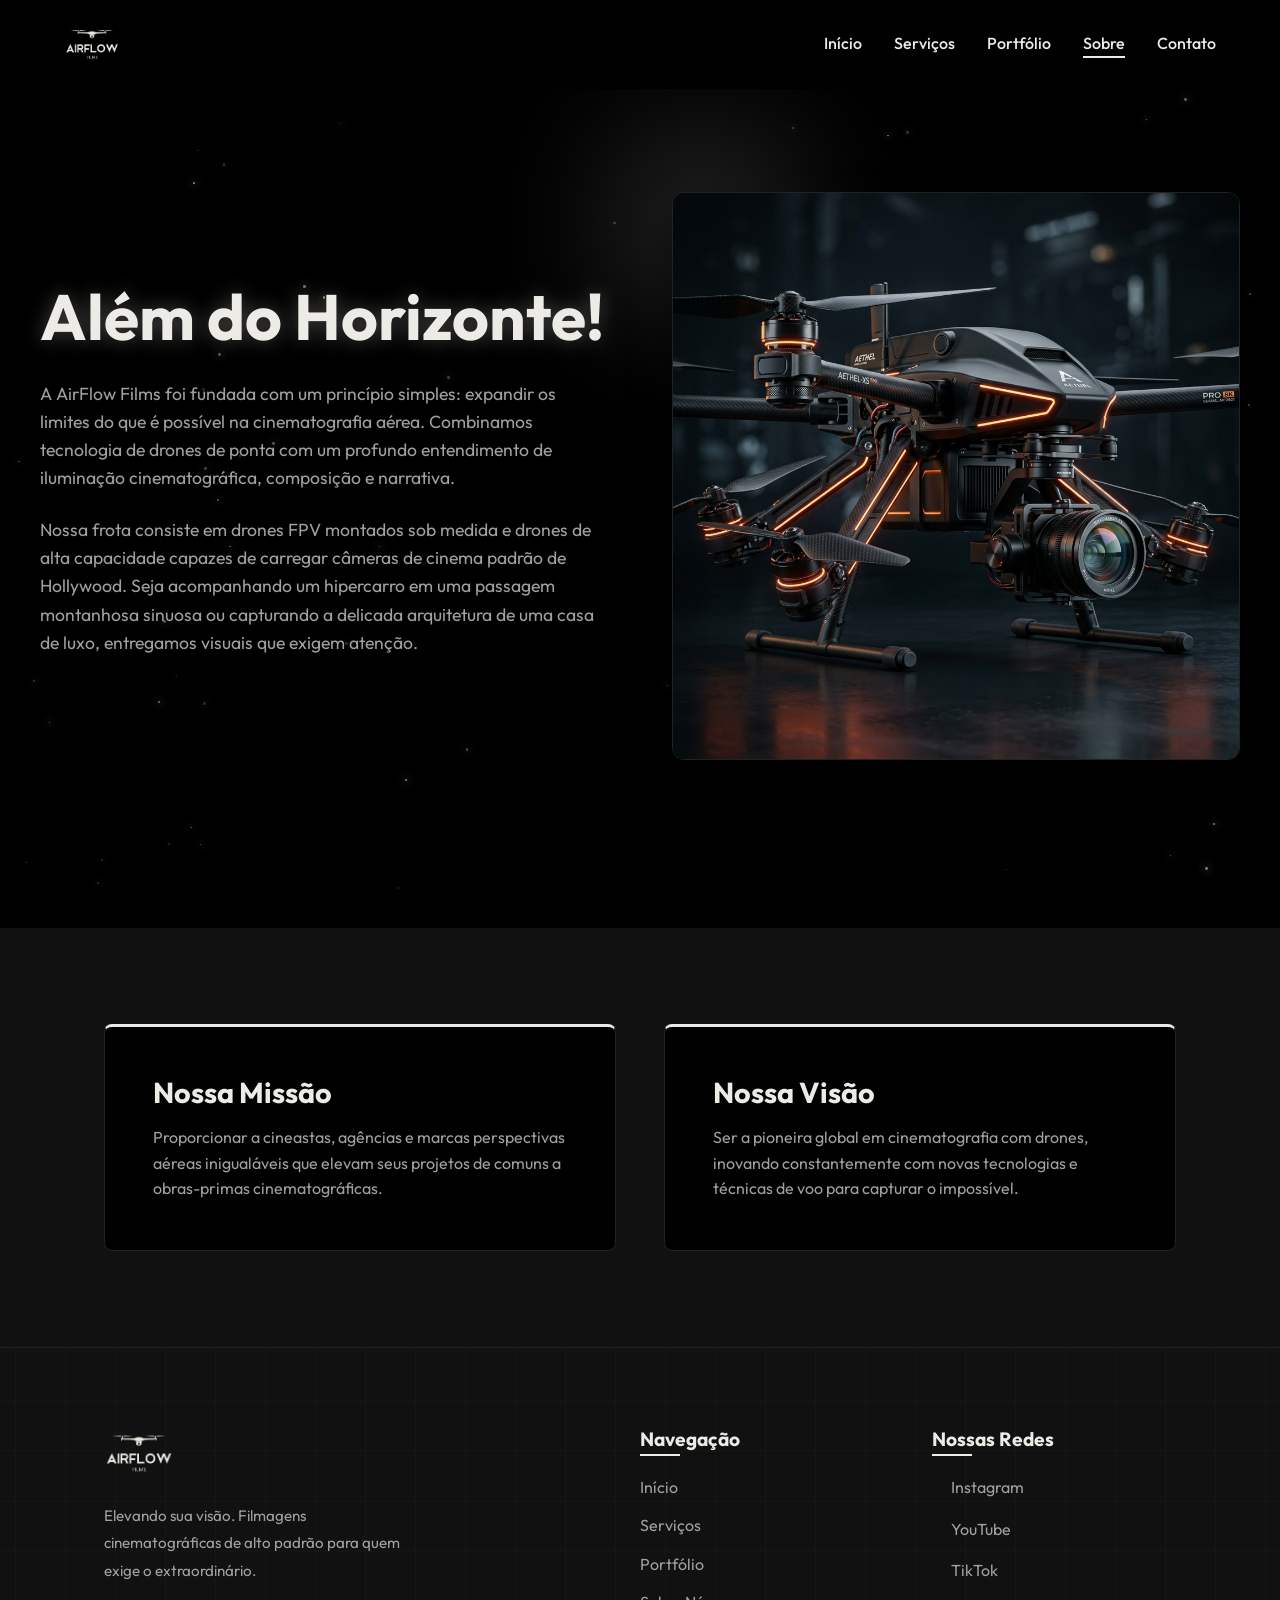
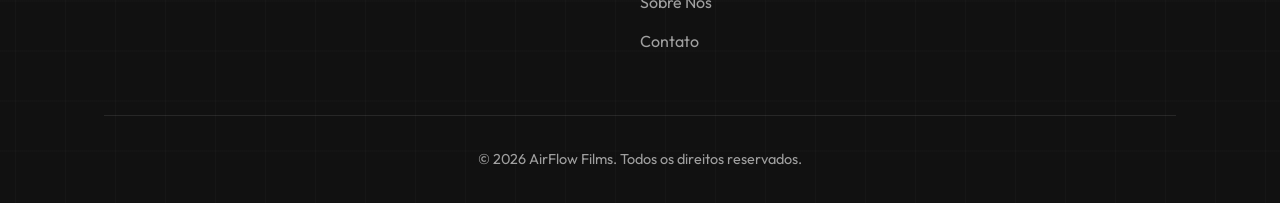
==== about.html @ 355342e1 "feat: redesign site-wide footer with navigation and social links and add grid background styling to " ====
<!DOCTYPE html>
<html lang="pt-BR">

<head>
    <meta charset="UTF-8">
    <meta name="viewport" content="width=device-width, initial-scale=1.0">
    <title>Sobre Nós | AirFlow Films</title>
    <!-- Google Fonts -->
    <link rel="preconnect" href="https://fonts.googleapis.com">
    <link rel="preconnect" href="https://fonts.gstatic.com" crossorigin>
    <link href="https://fonts.googleapis.com/css2?family=Outfit:wght@300;400;500;600;700;800&display=swap"
        rel="stylesheet">
    <link rel="stylesheet" href="css/styles.css">
    <style>
        .about-section {
            padding: 12rem 0 6rem;
        }

        .about-grid {
            display: grid;
            grid-template-columns: 1fr 1fr;
            gap: 4rem;
            align-items: center;
        }

        .about-content h1 {
            color: var(--color-accent);
            margin-bottom: 1.5rem;
            text-shadow: 0 0 20px rgba(237, 235, 230, 0.3);
        }

        .about-content p {
            color: var(--color-text-muted);
            font-size: 1.1rem;
            margin-bottom: 1.5rem;
        }

        .about-image {
            position: relative;
        }

        .about-image img {
            width: 100%;
            border-radius: 12px;
            box-shadow: 0 20px 40px rgba(0, 0, 0, 0.5);
            border: 1px solid var(--color-border);
        }

        .about-image::before {
            content: '';
            position: absolute;
            top: -20px;
            left: -20px;
            width: 100px;
            height: 100px;
            background: var(--color-accent);
            filter: blur(80px);
            z-index: -1;
            opacity: 0.5;
        }

        .mission-vision {
            background-color: var(--color-bg-secondary);
            padding: 6rem 0;
            margin-top: 4rem;
        }

        .mv-grid {
            display: grid;
            grid-template-columns: 1fr 1fr;
            gap: 3rem;
        }

        .mv-card {
            background: var(--color-bg);
            padding: 3rem;
            border-radius: 8px;
            border: 1px solid var(--color-border);
            border-top: 3px solid var(--color-accent);
        }

        .mv-card h3 {
            margin-bottom: 1rem;
            font-size: 1.8rem;
        }

        @media (max-width: 900px) {

            .about-grid,
            .mv-grid {
                grid-template-columns: 1fr;
            }

            .about-section {
                padding: 8rem 0 4rem;
            }
        }
    </style>
</head>

<body>

    <nav class="navbar">
        <a href="index.html" class="logo-img-link"><img src="assets/images/Logo_AirFlow.jpg" alt="AirFlow Films Logo"
                class="logo-img"></a>
        <ul class="nav-links">
            <li><a href="index.html">Início</a></li>
            <li><a href="services.html">Serviços</a></li>
            <li><a href="portfolio.html">Portfólio</a></li>
            <li><a href="about.html" class="active">Sobre</a></li>
            <li><a href="contact.html">Contato</a></li>
        </ul>
        <div class="hamburger">
            <div class="line1"></div>
            <div class="line2"></div>
            <div class="line3"></div>
        </div>
    </nav>

    <section class="about-section container">
        <div class="about-grid">
            <div class="about-content fade-in">
                <h1>Além do Horizonte!</h1>
                <p>A AirFlow Films foi fundada com um princípio simples: expandir os limites do que é possível na
                    cinematografia aérea. Combinamos tecnologia de drones de ponta com um profundo entendimento de
                    iluminação cinematográfica, composição e narrativa.</p>
                <p>Nossa frota consiste em drones FPV montados sob medida e drones de alta capacidade capazes de
                    carregar câmeras de cinema padrão de Hollywood. Seja acompanhando um hipercarro em uma passagem
                    montanhosa sinuosa ou capturando a delicada arquitetura de uma casa de luxo, entregamos visuais que
                    exigem atenção.</p>
            </div>
            <div class="about-image fade-in" style="transition-delay: 0.2s;">
                <img src="assets/images/about_drone.png" alt="Futuristic Drone">
            </div>
        </div>
    </section>

    <section class="mission-vision">
        <div class="container mv-grid">
            <div class="mv-card fade-in">
                <h3>Nossa Missão</h3>
                <p style="color: var(--color-text-muted);">Proporcionar a cineastas, agências e marcas perspectivas
                    aéreas inigualáveis que elevam seus projetos de comuns a obras-primas cinematográficas.</p>
            </div>
            <div class="mv-card fade-in" style="transition-delay: 0.2s;">
                <h3>Nossa Visão</h3>
                <p style="color: var(--color-text-muted);">Ser a pioneira global em cinematografia com drones, inovando
                    constantemente com novas tecnologias e técnicas de voo para capturar o impossível.</p>
            </div>
        </div>
    </section>

    <footer class="main-footer">
        <div class="container">
            <div class="footer-grid">
                <div class="footer-about">
                    <a href="index.html" class="logo-img-link">
                        <img src="assets/images/Logo_AirFlow.jpg" alt="AirFlow Films Logo" class="logo-img">
                    </a>
                    <p>Elevando sua visão. Filmagens cinematográficas de alto padrão para quem exige o extraordinário.</p>
                </div>
                <div class="footer-links">
                    <h4>Navegação</h4>
                    <ul>
                        <li><a href="index.html">Início</a></li>
                        <li><a href="services.html">Serviços</a></li>
                        <li><a href="portfolio.html">Portfólio</a></li>
                        <li><a href="about.html">Sobre Nós</a></li>
                        <li><a href="contact.html">Contato</a></li>
                    </ul>
                </div>
                <div class="footer-social">
                    <h4>Nossas Redes</h4>
                    <div class="social-icons">
                        <a href="https://www.instagram.com/airflowfilms?igsh=MTQ2YXR0M2JzcWpoZg%3D%3D&utm_source=qr" target="_blank" class="social-btn">Instagram</a>
                        <a href="https://www.youtube.com/@AirflowFilms" target="_blank" class="social-btn">YouTube</a>
                        <a href="https://www.tiktok.com/@airflowfilms" target="_blank" class="social-btn">TikTok</a>
                    </div>
                </div>
            </div>
            <div class="footer-bottom">
                <p>&copy; 2026 AirFlow Films. Todos os direitos reservados.</p>
            </div>
        </div>
    </footer>

    <script src="js/main.js"></script>
</body>

</html>
---- css/styles.css ----
:root {
  --color-bg: #000000;
  --color-bg-secondary: #111111;
  --color-accent: #EDEBE6;
  --color-accent-hover: #ffffff;
  --color-text: #EDEBE6;
  --color-text-muted: #a0a0a0;
  --color-border: #222222;

  --font-primary: 'Outfit', sans-serif;

  --transition-fast: 0.2s ease;
  --transition-normal: 0.4s ease;
  --transition-slow: 0.8s cubic-bezier(0.25, 0.46, 0.45, 0.94);
}

* {
  margin: 0;
  padding: 0;
  box-sizing: border-box;
}

body {
  font-family: var(--font-primary);
  background-color: var(--color-bg);
  color: var(--color-text);
  line-height: 1.6;
  overflow-x: hidden;
}

a {
  color: inherit;
  text-decoration: none;
  transition: color var(--transition-fast);
}

ul {
  list-style: none;
}

h1,
h2,
h3,
h4,
h5,
h6 {
  font-weight: 700;
  line-height: 1.2;
}

h1 {
  font-size: clamp(2.5rem, 5vw, 4.5rem);
}

h2 {
  font-size: clamp(2rem, 4vw, 3rem);
}

h3 {
  font-size: clamp(1.5rem, 3vw, 2rem);
}

/* --- Buttons --- */
.btn {
  display: inline-block;
  padding: 0.8rem 2rem;
  font-weight: 600;
  font-size: 1rem;
  border-radius: 4px;
  cursor: pointer;
  transition: all var(--transition-normal);
  text-transform: uppercase;
  letter-spacing: 1px;
}

.btn-primary {
  background-color: var(--color-accent);
  color: #000000;
  border: 1px solid var(--color-accent);
  box-shadow: 0 0 15px rgba(237, 235, 230, 0.2);
}

.btn-primary:hover {
  background-color: var(--color-accent-hover);
  border-color: var(--color-accent-hover);
  box-shadow: 0 0 25px rgba(237, 235, 230, 0.4);
  transform: translateY(-2px);
}

.btn-outline {
  background-color: transparent;
  color: var(--color-text);
  border: 1px solid var(--color-text);
}

.btn-outline:hover {
  background-color: rgba(255, 255, 255, 0.1);
  transform: translateY(-2px);
}

/* --- Navigation --- */
.navbar {
  position: fixed;
  top: 0;
  width: 100%;
  padding: 1.5rem 5%;
  display: flex;
  justify-content: space-between;
  align-items: center;
  z-index: 1000;
  transition: all var(--transition-normal);
  background: rgba(0, 0, 0, 0.8);
  backdrop-filter: blur(10px);
  border-bottom: 1px solid transparent;
}

.navbar.scrolled {
  padding: 1rem 5%;
  border-bottom: 1px solid var(--color-border);
}

.logo {
  font-size: 1.5rem;
  font-weight: 800;
  letter-spacing: 2px;
  text-transform: uppercase;
  color: var(--color-text);
}

.logo span {
  color: var(--color-accent);
}

.logo-img-link {
  display: flex;
  align-items: center;
}

.logo-img {
  height: 40px;
  width: auto;
  display: block;
}

.nav-links {
  display: flex;
  gap: 2rem;
}

.nav-links li a {
  font-weight: 500;
  position: relative;
  padding-bottom: 5px;
}

.nav-links li a::after {
  content: '';
  position: absolute;
  bottom: 0;
  left: 0;
  width: 0;
  height: 2px;
  background-color: var(--color-accent);
  transition: width var(--transition-fast);
}

.nav-links li a:hover::after,
.nav-links li a.active::after {
  width: 100%;
}

.hamburger {
  display: none;
  cursor: pointer;
  flex-direction: column;
  gap: 5px;
}

.hamburger div {
  width: 25px;
  height: 2px;
  background-color: var(--color-text);
  transition: all var(--transition-fast);
}

/* --- Container --- */
.container {
  max-width: 1200px;
  margin: 0 auto;
  padding: 0 5%;
  position: relative;
  z-index: 1;
}

section {
  padding: 5rem 0;
}

/* --- Differentials Section --- */
.differentials {
  background-color: var(--color-bg);
  background-image: 
    linear-gradient(rgba(237, 235, 230, 0.025) 1px, transparent 1px),
    linear-gradient(90deg, rgba(237, 235, 230, 0.025) 1px, transparent 1px);
  background-size: 50px 50px;
  background-position: center center;
  padding: 6rem 0;
  border-top: 1px solid var(--color-border);
}

.differentials-grid {
  display: grid;
  grid-template-columns: repeat(auto-fit, minmax(220px, 1fr));
  gap: 2rem;
}

.diff-card {
  background: transparent;
  border-left: 3px solid var(--color-accent);
  padding: 1.5rem 2rem;
  transition: all var(--transition-normal);
}

.diff-card:hover {
  background: rgba(237, 235, 230, 0.03);
  transform: translateX(10px);
}

.diff-icon {
  font-size: 2.5rem;
  margin-bottom: 1rem;
}

.diff-card h3 {
  font-size: 1.2rem;
  margin-bottom: 0.5rem;
  color: var(--color-text);
}

.diff-card p {
  color: var(--color-text-muted);
  font-size: 0.95rem;
}

/* --- Differentials Section --- */
.differentials {
  background-color: var(--color-bg);
  background-image: 
    linear-gradient(rgba(237, 235, 230, 0.025) 1px, transparent 1px),
    linear-gradient(90deg, rgba(237, 235, 230, 0.025) 1px, transparent 1px);
  background-size: 50px 50px;
  background-position: center center;
  padding: 6rem 0;
  border-top: 1px solid var(--color-border);
}

.differentials-grid {
  display: grid;
  grid-template-columns: repeat(auto-fit, minmax(220px, 1fr));
  gap: 2rem;
}

.diff-card {
  background: transparent;
  border-left: 3px solid rgba(237, 235, 230, 0.2);
  padding: 1.5rem 2rem;
  transition: all 0.6s cubic-bezier(0.25, 1, 0.5, 1);
  opacity: 0.3;
  transform: scale(0.95) translateY(20px);
}

.diff-card.highlight-active,
.diff-card:hover {
  background: rgba(237, 235, 230, 0.05);
  transform: scale(1) translateY(0) translateX(10px);
  opacity: 1;
  border-left-color: var(--color-accent);
  box-shadow: -10px 10px 30px rgba(0, 0, 0, 0.3);
}

.diff-icon {
  font-size: 2.5rem;
  margin-bottom: 1rem;
}

.diff-card h3 {
  font-size: 1.2rem;
  margin-bottom: 0.5rem;
  color: var(--color-text);
}

.diff-card p {
  color: var(--color-text-muted);
  font-size: 0.95rem;
}

/* --- Clients & Partners Section --- */
.clients-partners {
  background-color: var(--color-bg-secondary);
  padding: 6rem 0;
  border-top: 1px solid var(--color-border);
}

.clients-grid {
  display: grid;
  grid-template-columns: repeat(auto-fit, minmax(250px, 1fr));
  gap: 2rem;
  justify-items: center;
}

.client-card {
  background-color: rgba(0, 0, 0, 0.4);
  border: 1px solid var(--color-border);
  padding: 2.5rem 2rem;
  border-radius: 8px;
  text-align: center;
  width: 100%;
  transition: all var(--transition-normal);
  display: flex;
  flex-direction: column;
  align-items: center;
  position: relative;
  overflow: hidden;
}

.client-card::before {
  content: '';
  position: absolute;
  top: 0;
  left: 0;
  width: 100%;
  height: 100%;
  background: radial-gradient(circle at center, rgba(237, 235, 230, 0.1) 0%, transparent 70%);
  opacity: 0;
  transition: opacity var(--transition-normal);
}

.client-card:hover {
  transform: translateY(-10px);
  border-color: rgba(237, 235, 230, 0.3);
  box-shadow: 0 10px 30px rgba(0, 0, 0, 0.5);
}

.client-card:hover::before {
  opacity: 1;
}

.client-img {
  width: 100%;
  max-width: 300px;
  max-height: 180px;
  object-fit: contain;
  margin-bottom: 1.5rem;
  transition: all var(--transition-normal);
}

.client-card h4 {
  font-size: 1.2rem;
  color: var(--color-text);
  margin-bottom: 0.5rem;
}

.client-card p {
  font-size: 0.95rem;
  color: var(--color-text-muted);
}

/* --- Animations --- */
.fade-in {
  opacity: 0;
  transform: translateY(30px);
  transition: opacity var(--transition-normal), transform var(--transition-normal);
}

.fade-in.visible {
  opacity: 1;
  transform: translateY(0);
}

/* --- Responsive --- */
@media (max-width: 768px) {
  .nav-links {
    position: absolute;
    top: 100%;
    right: 0;
    width: 200px;
    background-color: rgba(0, 0, 0, 0.95);
    flex-direction: column;
    padding: 2rem;
    gap: 1.5rem;
    border-left: 1px solid var(--color-border);
    border-bottom: 1px solid var(--color-border);
    transform: translateX(100%);
    transition: transform var(--transition-normal);
  }

  .nav-links.nav-active {
    transform: translateX(0);
  }

  .hamburger {
    display: flex;
  }

  .toggle .line1 {
    transform: rotate(-45deg) translate(-5px, 5px);
  }

  .toggle .line2 {
    opacity: 0;
  }

  .toggle .line3 {
    transform: rotate(45deg) translate(-5px, -5px);
  }
}

/* --- Enhanced Footer --- */
.main-footer {
  background-color: var(--color-bg-secondary);
  padding: 5rem 0 2rem;
  border-top: 1px solid var(--color-border);
  position: relative;
  z-index: 10;
  background-image: 
    linear-gradient(rgba(237, 235, 230, 0.025) 1px, transparent 1px),
    linear-gradient(90deg, rgba(237, 235, 230, 0.025) 1px, transparent 1px);
  background-size: 50px 50px;
  background-position: center center;
}

.footer-grid {
  display: grid;
  grid-template-columns: 2fr 1fr 1fr;
  gap: 3rem;
  margin-bottom: 3rem;
}

.footer-about .logo-img {
  height: 50px;
  margin-bottom: 1.5rem;
}

.footer-about p {
  color: var(--color-text-muted);
  max-width: 300px;
  font-size: 0.95rem;
  line-height: 1.8;
}

.footer-links h4, .footer-social h4 {
  font-size: 1.2rem;
  margin-bottom: 1.5rem;
  position: relative;
  display: inline-block;
  color: var(--color-text);
}

.footer-links h4::after, .footer-social h4::after {
  content: '';
  position: absolute;
  left: 0;
  bottom: -5px;
  width: 40px;
  height: 2px;
  background-color: var(--color-accent);
}

.footer-links ul li {
  margin-bottom: 0.8rem;
}

.footer-links ul li a {
  color: var(--color-text-muted);
  transition: color var(--transition-fast), padding-left var(--transition-fast);
}

.footer-links ul li a:hover {
  color: var(--color-accent);
  padding-left: 5px;
}

.social-icons {
  display: flex;
  flex-direction: column;
  gap: 1rem;
}

.social-btn {
  display: inline-flex;
  align-items: center;
  color: var(--color-text-muted);
  transition: all var(--transition-fast);
  font-size: 1rem;
}

.social-btn::before {
  content: '→';
  margin-right: 8px;
  color: var(--color-accent);
  opacity: 0;
  transform: translateX(-10px);
  transition: all var(--transition-fast);
}

.social-btn:hover {
  color: var(--color-accent);
  transform: translateX(5px);
}

.social-btn:hover::before {
  opacity: 1;
  transform: translateX(0);
}

.main-footer .footer-bottom {
  border-top: 1px solid rgba(237, 235, 230, 0.1);
  padding-top: 2rem;
  text-align: center;
  color: var(--color-text-muted);
  font-size: 0.9rem;
}

@media (max-width: 768px) {
  .footer-grid {
    grid-template-columns: 1fr;
    text-align: center;
  }
  
  .footer-about p {
    margin: 0 auto;
  }
  
  .footer-links h4::after, .footer-social h4::after {
    left: 50%;
    transform: translateX(-50%);
  }
  
  .social-icons {
    align-items: center;
  }
}

.gallery-item video {
  width: 100%;
  height: 100%;
  object-fit: cover;
}

/* Botão central */
.play-button {
  position: absolute;
  top: 50%;
  left: 50%;
  transform: translate(-50%, -50%);

  width: 70px;
  height: 70px;
  border-radius: 50%;

  background: rgba(0, 0, 0, 0.6);
  backdrop-filter: blur(5px);

  display: flex;
  align-items: center;
  justify-content: center;

  cursor: pointer;
  transition: all 0.3s ease;
}

/* Triângulo do play */
.play-button::before {
  content: '';
  border-style: solid;
  border-width: 10px 0 10px 16px;
  border-color: transparent transparent transparent white;
  margin-left: 3px;
}

/* Hover */
.gallery-item:hover .play-button {
  transform: translate(-50%, -50%) scale(1.1);
  background: rgba(0, 0, 0, 0.8);
}

.whatsapp-btn {
  position: relative;
  display: inline-flex;
  align-items: center;
  justify-content: center;
  gap: 0.7rem;

  padding: 0.95rem 2.2rem;
  border-radius: 999px;

  background: rgba(237, 235, 230, 0.08);
  color: var(--color-text);
  border: 1px solid rgba(237, 235, 230, 0.35);

  box-shadow:
    0 0 18px rgba(237, 235, 230, 0.12),
    inset 0 0 12px rgba(237, 235, 230, 0.04);

  backdrop-filter: blur(10px);
  overflow: hidden;
}

.whatsapp-btn::before {
  background: linear-gradient(120deg,
      transparent,
      rgba(37, 211, 102, 0.3),
      transparent);
}

.whatsapp-btn:hover::before {
  transform: translateX(100%);
}

.whatsapp-btn:hover {
  color: #ffffff;
  background: linear-gradient(135deg, #25D366, #1ebe5d);
  border-color: #25D366;

  transform: translateY(-3px);

  box-shadow:
    0 0 30px rgba(37, 211, 102, 0.6),
    0 10px 30px rgba(0, 0, 0, 0.35);
}

.whatsapp-icon {
  position: relative;
  z-index: 1;
  font-size: 1.15rem;
}

.whatsapp-btn span,
.whatsapp-btn {
  z-index: 1;
}

.whatsapp-btn {
  position: relative;
  overflow: hidden;
  z-index: 1;

  background: rgba(237, 235, 230, 0.08);
  color: #25D366;
  border: 1px solid #25D366;

  transition: color 0.3s ease, transform 0.3s ease, box-shadow 0.3s ease;
}

/* Gradiente "vivo" */
.whatsapp-btn::after {
  content: '';
  position: absolute;
  inset: 0;

  background: linear-gradient(120deg,
      #25D366 0%,
      #1ebe5d 40%,
      #25D366 70%,
      #0f9d58 100%);

  background-size: 200% 100%;
  background-position: left;

  opacity: 0;
  transition: opacity 0.3s ease, background-position 0.6s ease;

  z-index: -1;
}

/* Hover ativa o movimento */
.whatsapp-btn:hover::after {
  opacity: 1;
  background-position: right;
}

.whatsapp-btn:hover {
  color: #ffffff;
  border-color: #25D366;

  transform: translateY(-3px);

  box-shadow:
    0 0 35px rgba(37, 211, 102, 0.5),
    0 10px 30px rgba(0, 0, 0, 0.35);
}

/* --- Particles --- */
#particles-container {
  position: fixed;
  top: 0;
  left: 0;
  width: 100vw;
  height: 100vh;
  z-index: 0;
  pointer-events: none;
  overflow: hidden;
}

.particle {
  position: absolute;
  background-color: #ffffff;
  border-radius: 50%;
  box-shadow: 0 0 8px 2px rgba(255, 255, 255, 0.3);
}

@keyframes floatParticle {
  0%, 100% {
      transform: translate(0, 0);
  }
  33% {
      transform: translate(var(--tx), var(--ty));
  }
  66% {
      transform: translate(calc(var(--tx) * -0.5), calc(var(--ty) * 1.5));
  }
}
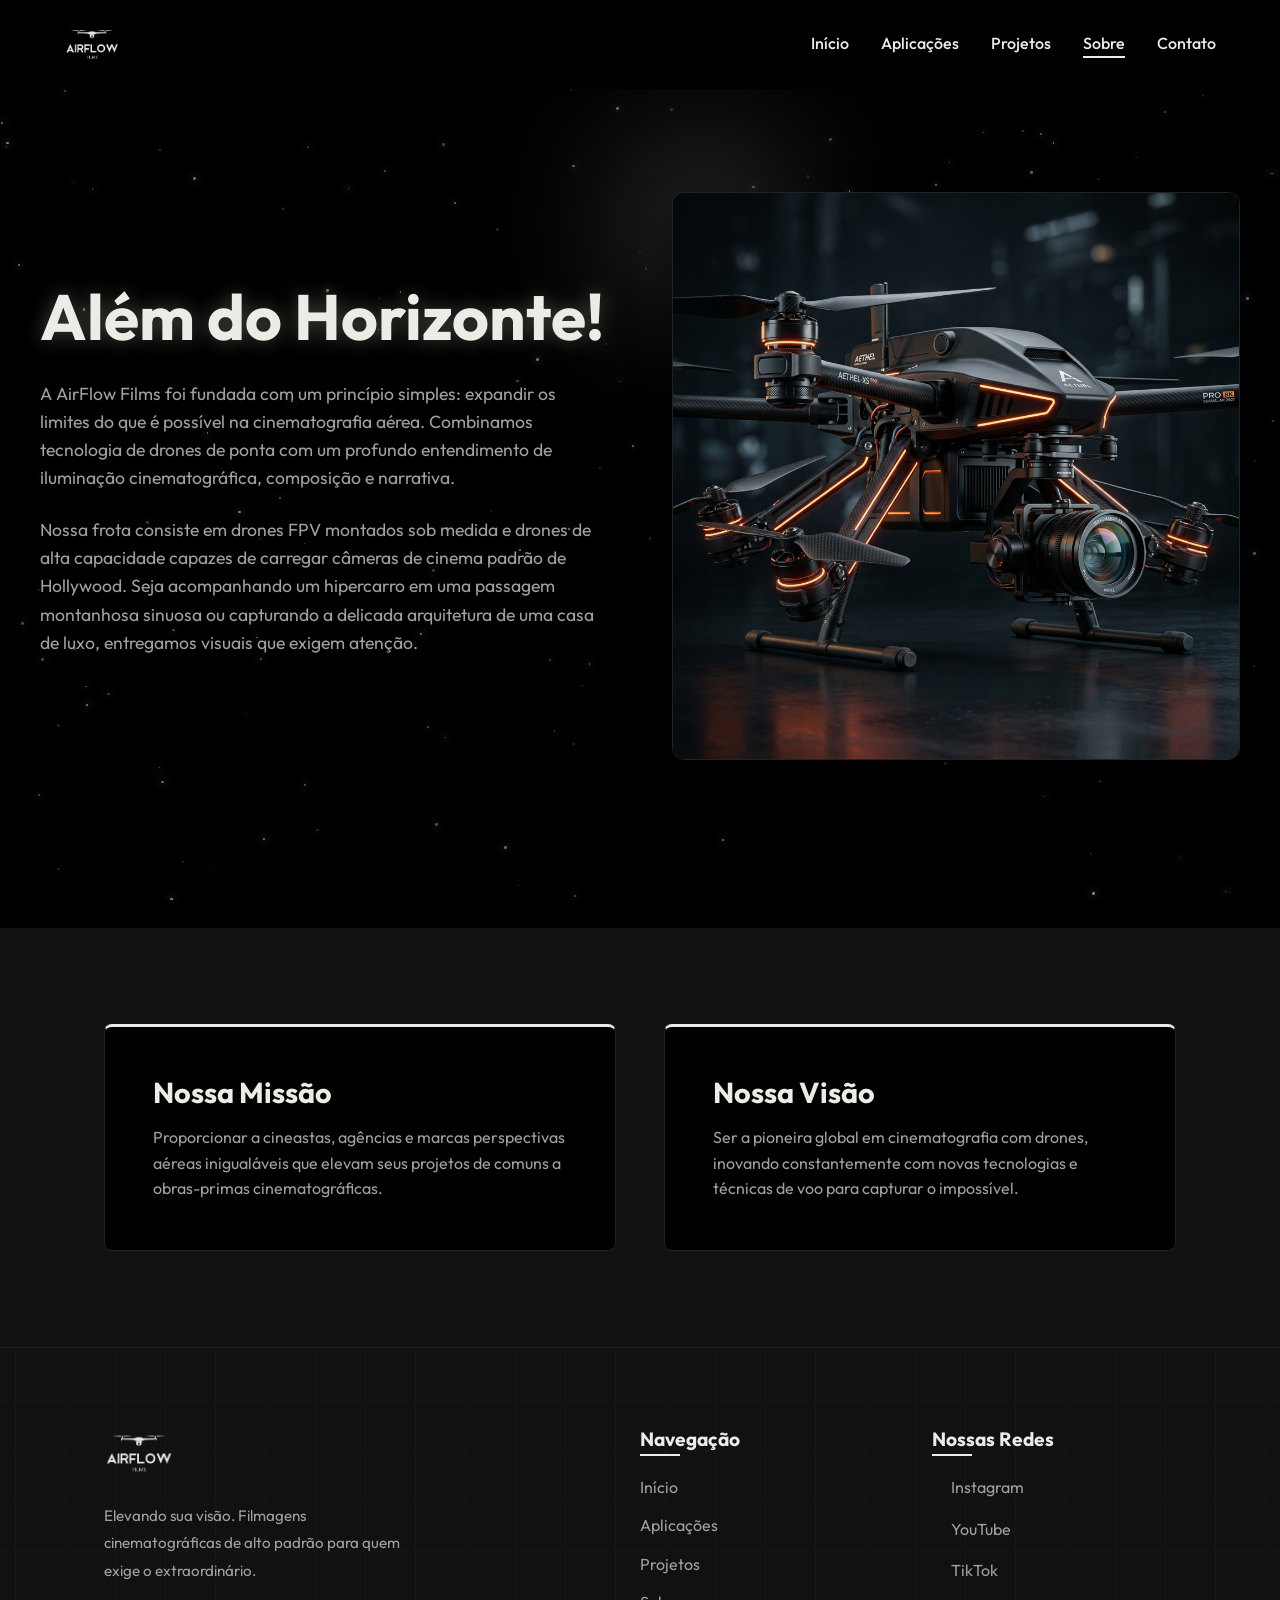
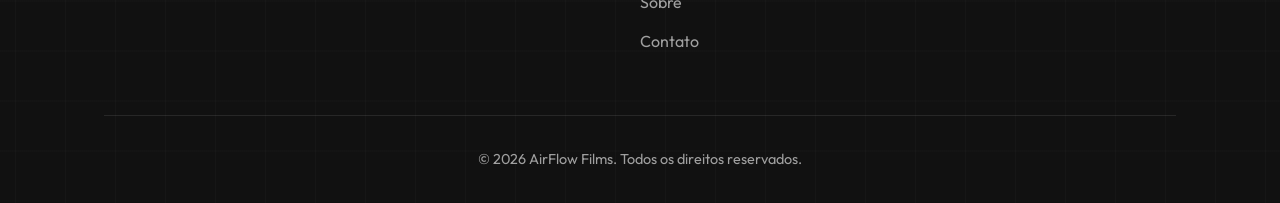
==== commit 448f7066: "chore: update navigation labels and refine footer formatting across site pages" ====
--- a/about.html
+++ b/about.html
@@ -105,8 +105,8 @@
                 class="logo-img"></a>
         <ul class="nav-links">
             <li><a href="index.html">Início</a></li>
-            <li><a href="services.html">Serviços</a></li>
-            <li><a href="portfolio.html">Portfólio</a></li>
+            <li><a href="services.html">Aplicações</a></li>
+            <li><a href="portfolio.html">Projetos</a></li>
             <li><a href="about.html" class="active">Sobre</a></li>
             <li><a href="contact.html">Contato</a></li>
         </ul>
@@ -157,22 +157,24 @@
                     <a href="index.html" class="logo-img-link">
                         <img src="assets/images/Logo_AirFlow.jpg" alt="AirFlow Films Logo" class="logo-img">
                     </a>
-                    <p>Elevando sua visão. Filmagens cinematográficas de alto padrão para quem exige o extraordinário.</p>
+                    <p>Elevando sua visão. Filmagens cinematográficas de alto padrão para quem exige o extraordinário.
+                    </p>
                 </div>
                 <div class="footer-links">
                     <h4>Navegação</h4>
                     <ul>
                         <li><a href="index.html">Início</a></li>
-                        <li><a href="services.html">Serviços</a></li>
-                        <li><a href="portfolio.html">Portfólio</a></li>
-                        <li><a href="about.html">Sobre Nós</a></li>
+                        <li><a href="services.html">Aplicações</a></li>
+                        <li><a href="portfolio.html">Projetos</a></li>
+                        <li><a href="about.html">Sobre</a></li>
                         <li><a href="contact.html">Contato</a></li>
                     </ul>
                 </div>
                 <div class="footer-social">
                     <h4>Nossas Redes</h4>
                     <div class="social-icons">
-                        <a href="https://www.instagram.com/airflowfilms?igsh=MTQ2YXR0M2JzcWpoZg%3D%3D&utm_source=qr" target="_blank" class="social-btn">Instagram</a>
+                        <a href="https://www.instagram.com/airflowfilms?igsh=MTQ2YXR0M2JzcWpoZg%3D%3D&utm_source=qr"
+                            target="_blank" class="social-btn">Instagram</a>
                         <a href="https://www.youtube.com/@AirflowFilms" target="_blank" class="social-btn">YouTube</a>
                         <a href="https://www.tiktok.com/@airflowfilms" target="_blank" class="social-btn">TikTok</a>
                     </div>
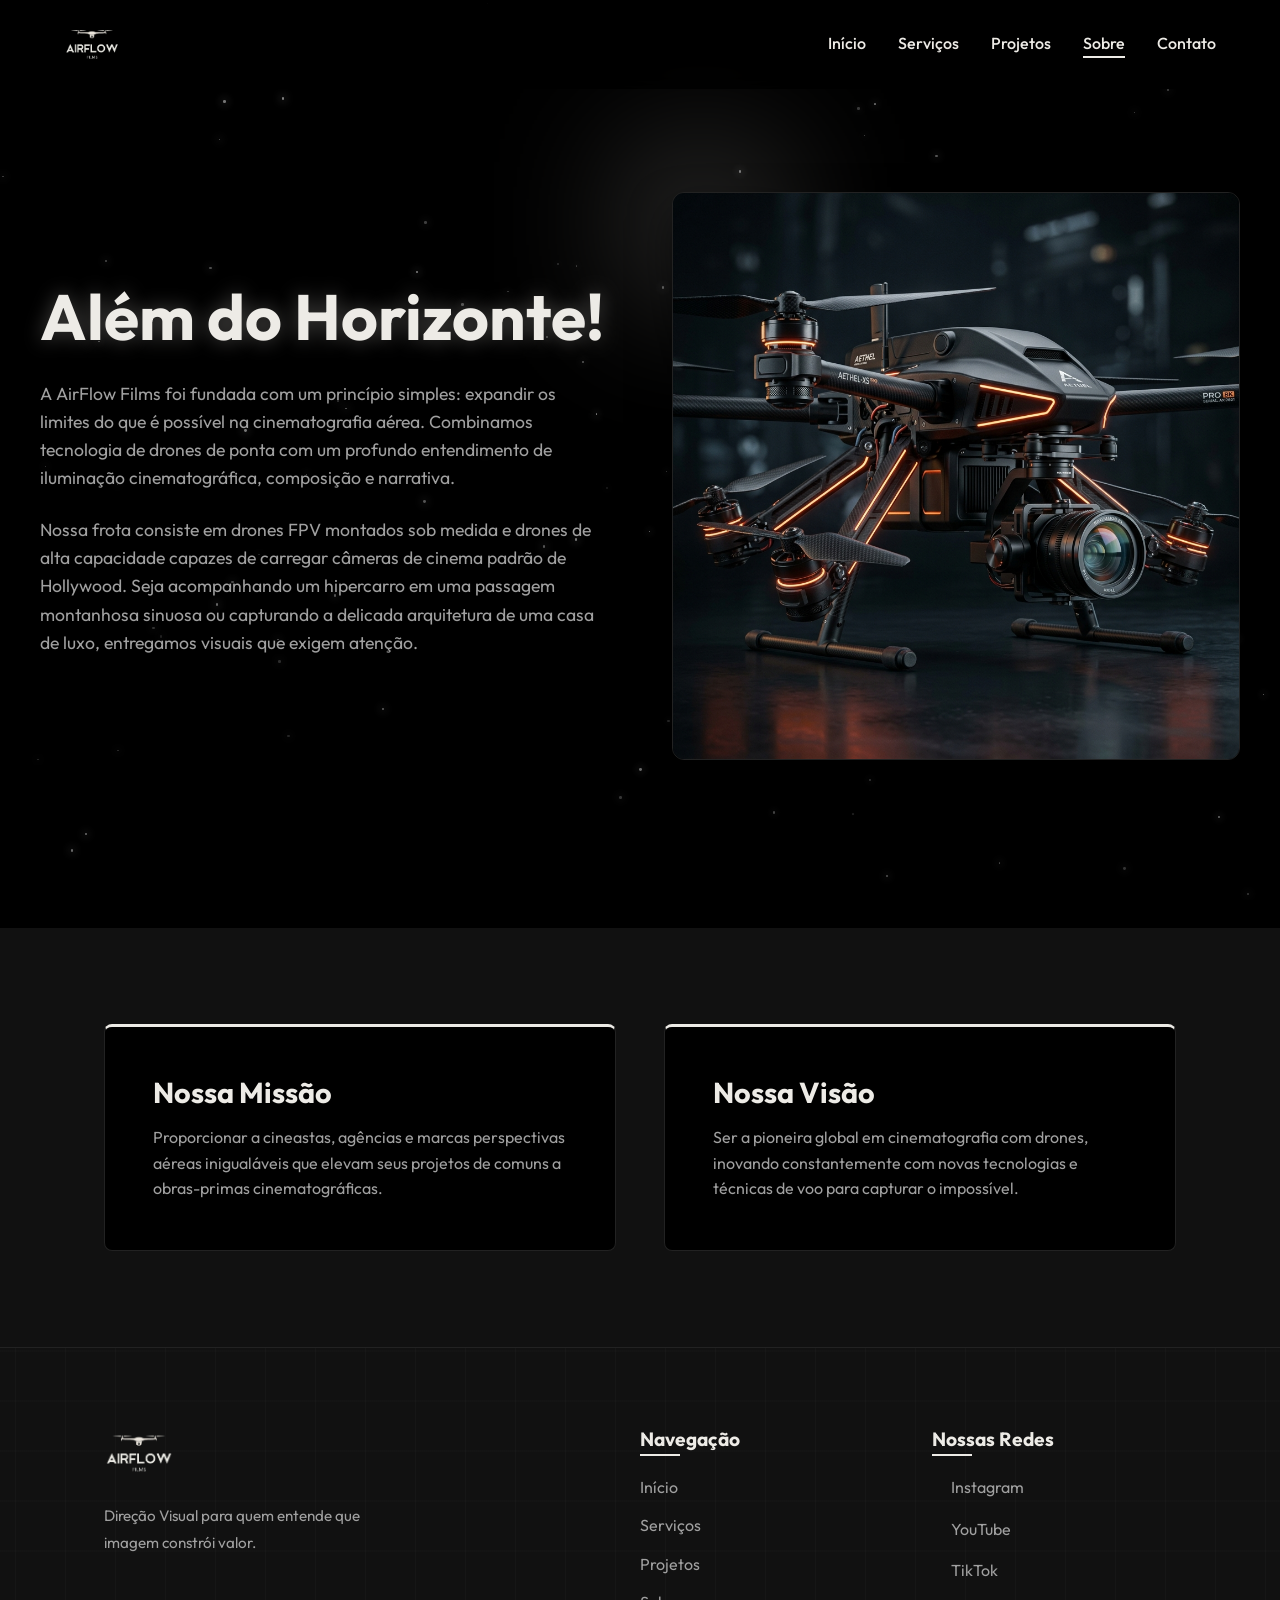
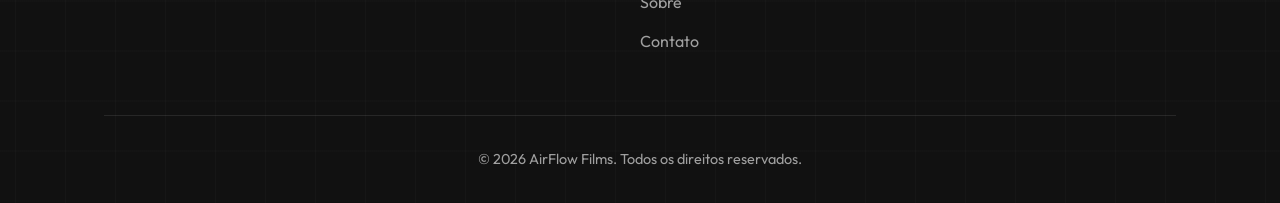
==== commit 0666af2b: "refactor: rename navigation labels, update site copy, and reduce particle count for performance" ====
--- a/about.html
+++ b/about.html
@@ -105,7 +105,7 @@
                 class="logo-img"></a>
         <ul class="nav-links">
             <li><a href="index.html">Início</a></li>
-            <li><a href="services.html">Aplicações</a></li>
+            <li><a href="services.html">Serviços</a></li>
             <li><a href="portfolio.html">Projetos</a></li>
             <li><a href="about.html" class="active">Sobre</a></li>
             <li><a href="contact.html">Contato</a></li>
@@ -157,14 +157,14 @@
                     <a href="index.html" class="logo-img-link">
                         <img src="assets/images/Logo_AirFlow.jpg" alt="AirFlow Films Logo" class="logo-img">
                     </a>
-                    <p>Elevando sua visão. Filmagens cinematográficas de alto padrão para quem exige o extraordinário.
+                    <p>Direção Visual para quem entende que imagem constrói valor.
                     </p>
                 </div>
                 <div class="footer-links">
                     <h4>Navegação</h4>
                     <ul>
                         <li><a href="index.html">Início</a></li>
-                        <li><a href="services.html">Aplicações</a></li>
+                        <li><a href="services.html">Serviços</a></li>
                         <li><a href="portfolio.html">Projetos</a></li>
                         <li><a href="about.html">Sobre</a></li>
                         <li><a href="contact.html">Contato</a></li>
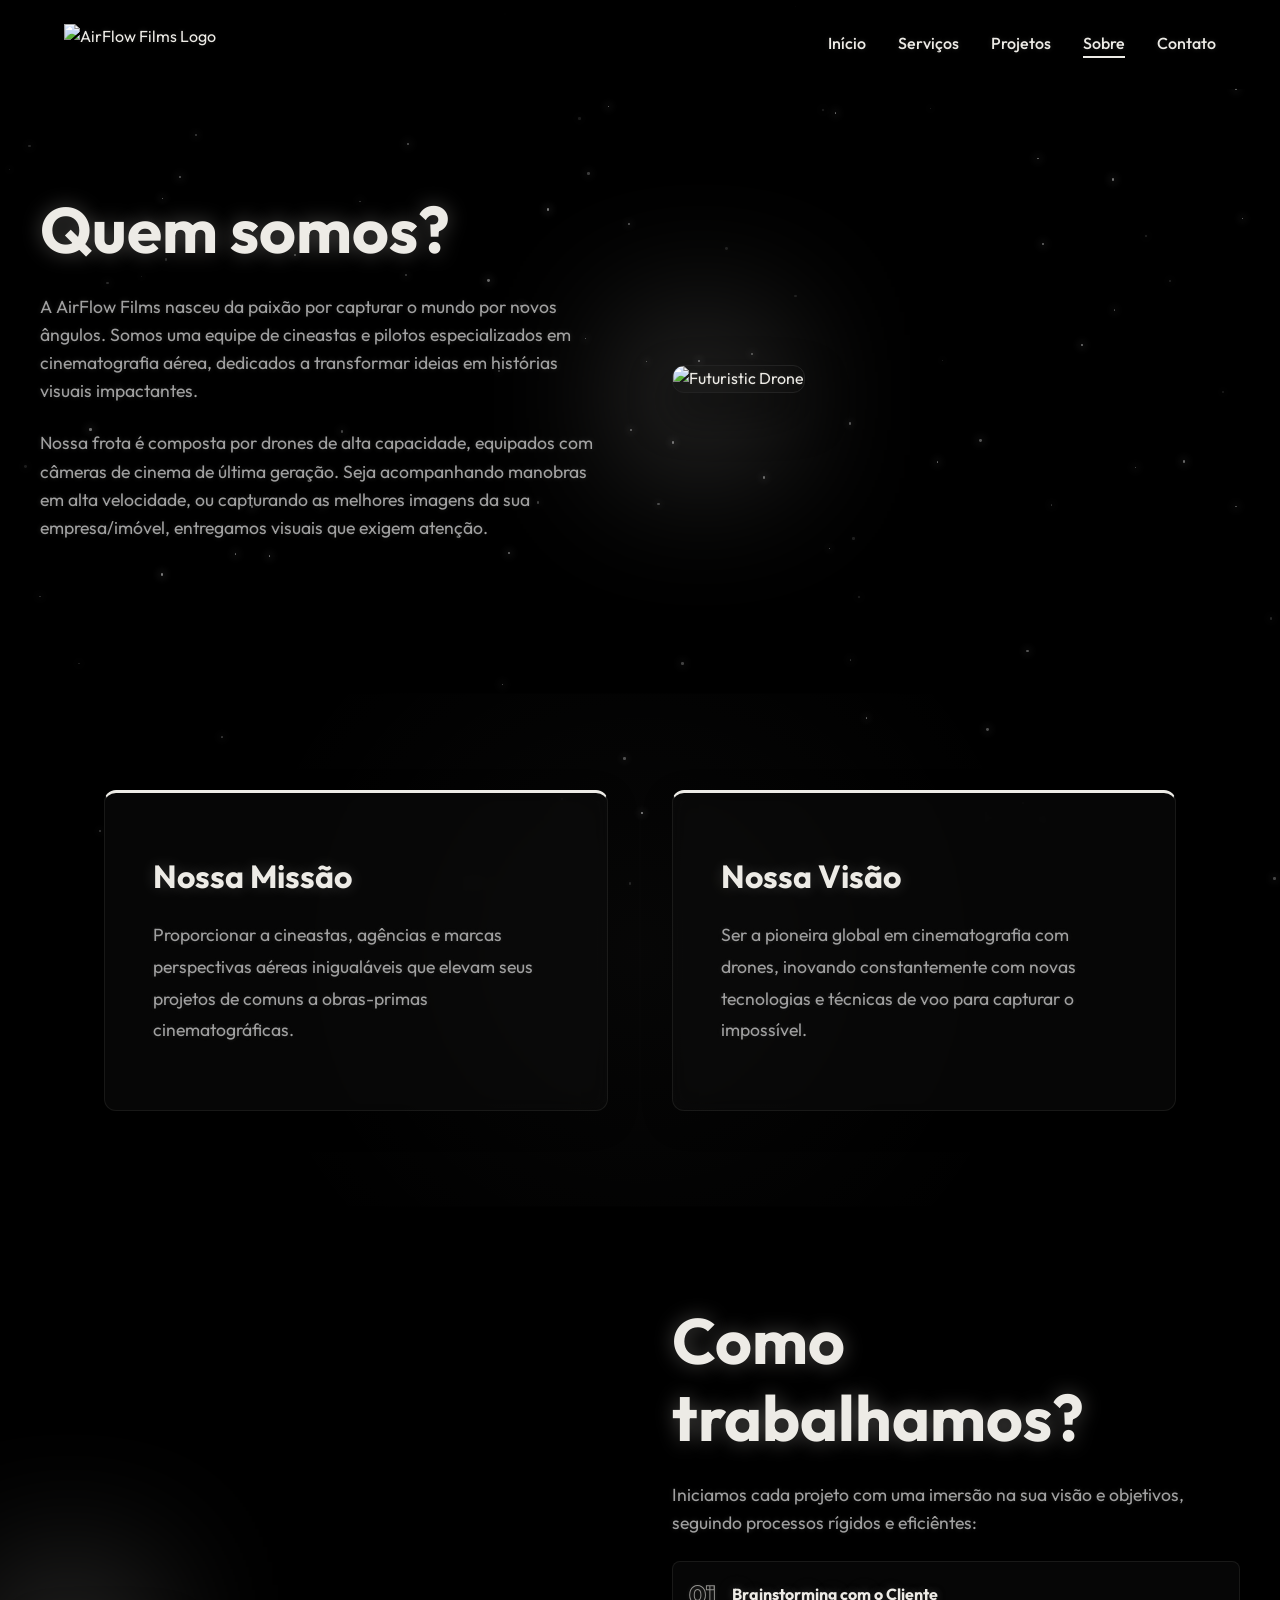
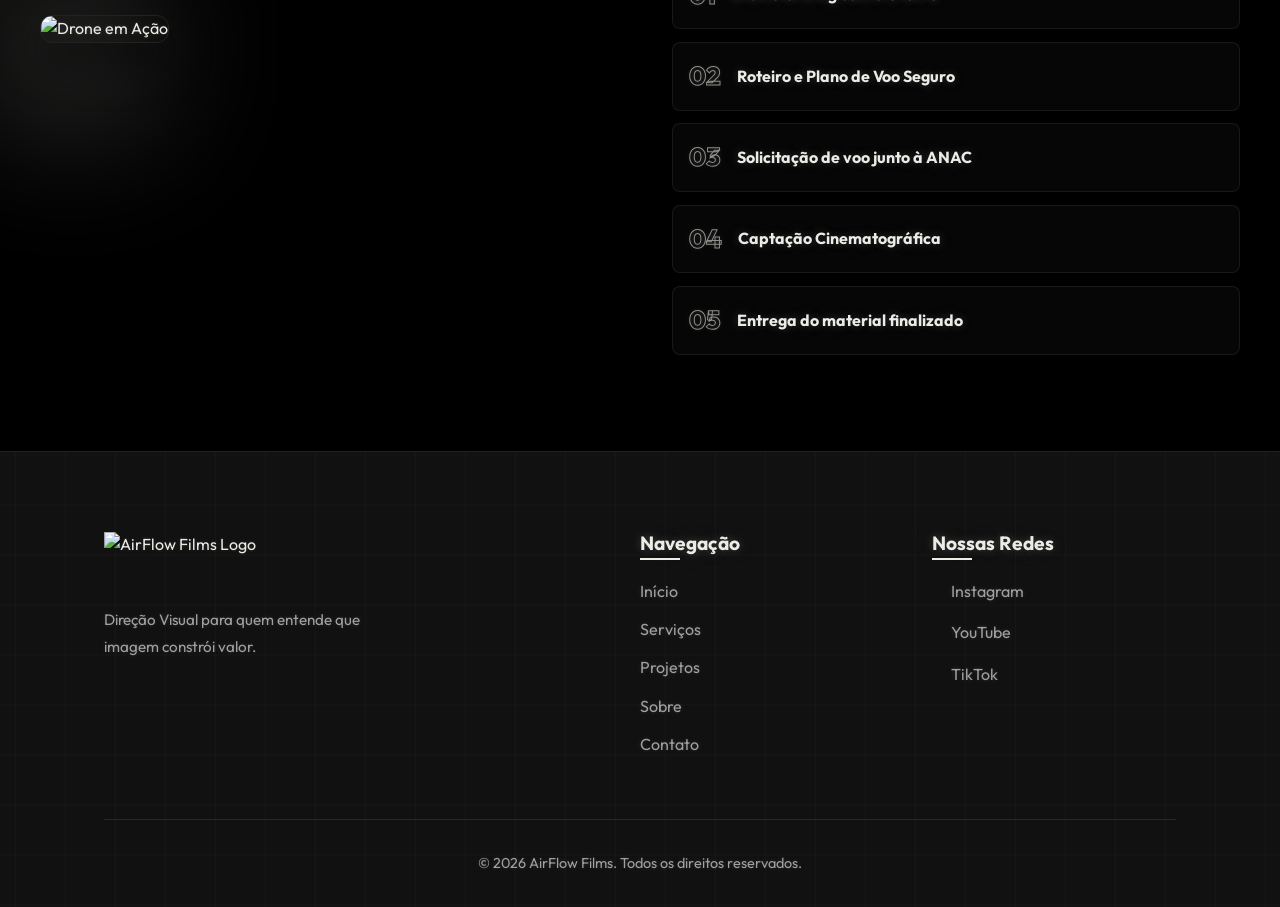
==== commit b8202ad7: "chore: ignore videos and images, update site features" ====
--- a/about.html
+++ b/about.html
@@ -16,11 +16,65 @@
             padding: 12rem 0 6rem;
         }
 
+        .about-section.secondary {
+            padding: 6rem 0;
+        }
+
         .about-grid {
             display: grid;
             grid-template-columns: 1fr 1fr;
             gap: 4rem;
             align-items: center;
+        }
+
+        @media (min-width: 901px) {
+            .about-grid.reverse .about-content {
+                order: 2;
+            }
+
+            .about-grid.reverse .about-image {
+                order: 1;
+            }
+        }
+
+        .process-steps {
+            display: flex;
+            flex-direction: column;
+            gap: 0.8rem;
+            margin-top: 1.5rem;
+        }
+
+        .step {
+            display: flex;
+            align-items: center;
+            gap: 1rem;
+            background: rgba(17, 17, 17, 0.4);
+            border: 1px solid rgba(237, 235, 230, 0.08);
+            padding: 0.8rem 1rem;
+            border-radius: 8px;
+            transition: all var(--transition-fast);
+            backdrop-filter: blur(5px);
+        }
+
+        .step:hover {
+            transform: translateX(10px);
+            border-color: rgba(237, 235, 230, 0.25);
+            background: rgba(17, 17, 17, 0.8);
+            box-shadow: 0 5px 15px rgba(0, 0, 0, 0.3);
+        }
+
+        .step-number {
+            font-size: 1.6rem;
+            font-weight: 800;
+            color: transparent;
+            -webkit-text-stroke: 1px var(--color-accent);
+            opacity: 0.6;
+        }
+
+        .step h4 {
+            font-size: 1rem;
+            color: var(--color-text);
+            margin: 0;
         }
 
         .about-content h1 {
@@ -60,28 +114,83 @@
         }
 
         .mission-vision {
-            background-color: var(--color-bg-secondary);
+            background-color: transparent;
             padding: 6rem 0;
-            margin-top: 4rem;
+            margin-top: 2rem;
+            position: relative;
+        }
+
+        .mission-vision::before {
+            content: '';
+            position: absolute;
+            top: 50%;
+            left: 50%;
+            transform: translate(-50%, -50%);
+            width: 100%;
+            height: 100%;
+            background: radial-gradient(circle at center, rgba(237, 235, 230, 0.03) 0%, transparent 60%);
+            z-index: -1;
+            pointer-events: none;
         }
 
         .mv-grid {
             display: grid;
             grid-template-columns: 1fr 1fr;
-            gap: 3rem;
+            gap: 4rem;
         }
 
         .mv-card {
-            background: var(--color-bg);
-            padding: 3rem;
-            border-radius: 8px;
-            border: 1px solid var(--color-border);
+            background: rgba(17, 17, 17, 0.4);
+            backdrop-filter: blur(10px);
+            padding: 4rem 3rem;
+            border-radius: 12px;
+            border: 1px solid rgba(237, 235, 230, 0.08);
             border-top: 3px solid var(--color-accent);
+            transition: all var(--transition-normal);
+            position: relative;
+            overflow: hidden;
+            box-shadow: 0 10px 30px rgba(0, 0, 0, 0.3);
+        }
+
+        .mv-card::before {
+            content: '';
+            position: absolute;
+            top: 0;
+            left: 0;
+            width: 100%;
+            height: 100%;
+            background: radial-gradient(circle at top left, rgba(237, 235, 230, 0.1) 0%, transparent 60%);
+            opacity: 0;
+            transition: opacity var(--transition-normal);
+            z-index: 0;
+        }
+
+        .mv-card>* {
+            position: relative;
+            z-index: 1;
+        }
+
+        .mv-card:hover {
+            transform: translateY(-8px);
+            border-color: rgba(237, 235, 230, 0.25);
+            box-shadow: 0 20px 40px rgba(0, 0, 0, 0.6);
+        }
+
+        .mv-card:hover::before {
+            opacity: 1;
         }
 
         .mv-card h3 {
-            margin-bottom: 1rem;
-            font-size: 1.8rem;
+            margin-bottom: 1.5rem;
+            font-size: 2rem;
+            color: var(--color-accent);
+            text-shadow: 0 0 15px rgba(237, 235, 230, 0.2);
+        }
+
+        .mv-card p {
+            color: var(--color-text-muted);
+            font-size: 1.1rem;
+            line-height: 1.8;
         }
 
         @media (max-width: 900px) {
@@ -93,6 +202,10 @@
 
             .about-section {
                 padding: 8rem 0 4rem;
+            }
+
+            .about-section.secondary {
+                padding: 4rem 0;
             }
         }
     </style>
@@ -120,13 +233,14 @@
     <section class="about-section container">
         <div class="about-grid">
             <div class="about-content fade-in">
-                <h1>Além do Horizonte!</h1>
-                <p>A AirFlow Films foi fundada com um princípio simples: expandir os limites do que é possível na
-                    cinematografia aérea. Combinamos tecnologia de drones de ponta com um profundo entendimento de
-                    iluminação cinematográfica, composição e narrativa.</p>
-                <p>Nossa frota consiste em drones FPV montados sob medida e drones de alta capacidade capazes de
-                    carregar câmeras de cinema padrão de Hollywood. Seja acompanhando um hipercarro em uma passagem
-                    montanhosa sinuosa ou capturando a delicada arquitetura de uma casa de luxo, entregamos visuais que
+                <h1>Quem somos?</h1>
+                <p>A AirFlow Films nasceu da paixão por capturar o mundo por novos ângulos. Somos uma equipe de
+                    cineastas e
+                    pilotos especializados em cinematografia aérea, dedicados a transformar ideias em histórias
+                    visuais impactantes.</p>
+                <p>Nossa frota é composta por drones de alta capacidade, equipados com
+                    câmeras de cinema de última geração. Seja acompanhando manobras em alta velocidade, ou capturando
+                    as melhores imagens da sua empresa/imóvel, entregamos visuais que
                     exigem atenção.</p>
             </div>
             <div class="about-image fade-in" style="transition-delay: 0.2s;">
@@ -139,13 +253,49 @@
         <div class="container mv-grid">
             <div class="mv-card fade-in">
                 <h3>Nossa Missão</h3>
-                <p style="color: var(--color-text-muted);">Proporcionar a cineastas, agências e marcas perspectivas
+                <p>Proporcionar a cineastas, agências e marcas perspectivas
                     aéreas inigualáveis que elevam seus projetos de comuns a obras-primas cinematográficas.</p>
             </div>
             <div class="mv-card fade-in" style="transition-delay: 0.2s;">
                 <h3>Nossa Visão</h3>
-                <p style="color: var(--color-text-muted);">Ser a pioneira global em cinematografia com drones, inovando
+                <p>Ser a pioneira global em cinematografia com drones, inovando
                     constantemente com novas tecnologias e técnicas de voo para capturar o impossível.</p>
+            </div>
+        </div>
+    </section>
+
+    <section class="about-section secondary container">
+        <div class="about-grid reverse">
+            <div class="about-content fade-in">
+                <h1>Como trabalhamos?</h1>
+                <p>Iniciamos cada projeto com uma imersão na sua visão e objetivos, seguindo processos rígidos e
+                    eficiêntes:</p>
+
+                <div class="process-steps">
+                    <div class="step">
+                        <span class="step-number">01</span>
+                        <h4>Brainstorming com o Cliente</h4>
+                    </div>
+                    <div class="step">
+                        <span class="step-number">02</span>
+                        <h4>Roteiro e Plano de Voo Seguro</h4>
+                    </div>
+                    <div class="step">
+                        <span class="step-number">03</span>
+                        <h4>Solicitação de voo junto à ANAC</h4>
+                    </div>
+                    <div class="step">
+                        <span class="step-number">04</span>
+                        <h4>Captação Cinematográfica</h4>
+                    </div>
+                    <div class="step">
+                        <span class="step-number">05</span>
+                        <h4>Entrega do material finalizado</h4>
+                    </div>
+                </div>
+            </div>
+            <div class="about-image fade-in" style="transition-delay: 0.2s;">
+                <img src="assets/images/about_drone.png" alt="Drone em Ação">
             </div>
         </div>
     </section>
--- a/css/styles.css
+++ b/css/styles.css
@@ -26,6 +26,7 @@
   color: var(--color-text);
   line-height: 1.6;
   overflow-x: hidden;
+  text-shadow: 0 0 5px rgba(237, 235, 230, 0.15), 0 0 15px rgba(237, 235, 230, 0.05);
 }
 
 a {
@@ -46,6 +47,7 @@
 h6 {
   font-weight: 700;
   line-height: 1.2;
+  text-shadow: 0 0 10px rgba(255, 255, 255, 0.2), 0 0 30px rgba(237, 235, 230, 0.15);
 }
 
 h1 {
@@ -196,10 +198,12 @@
   padding: 5rem 0;
 }
 
+
+
 /* --- Differentials Section --- */
 .differentials {
   background-color: var(--color-bg);
-  background-image: 
+  background-image:
     linear-gradient(rgba(237, 235, 230, 0.025) 1px, transparent 1px),
     linear-gradient(90deg, rgba(237, 235, 230, 0.025) 1px, transparent 1px);
   background-size: 50px 50px;
@@ -216,19 +220,33 @@
 
 .diff-card {
   background: transparent;
-  border-left: 3px solid var(--color-accent);
   padding: 1.5rem 2rem;
-  transition: all var(--transition-normal);
-}
-
+  transition: all 0.6s cubic-bezier(0.25, 1, 0.5, 1);
+  opacity: 0.3;
+  transform: scale(0.95) translateY(20px);
+  text-align: center;
+}
+
+.diff-card.highlight-active,
 .diff-card:hover {
-  background: rgba(237, 235, 230, 0.03);
-  transform: translateX(10px);
+  background: rgba(237, 235, 230, 0.05);
+  transform: scale(1) translateY(-10px);
+  opacity: 1;
+  box-shadow: 0 10px 30px rgba(0, 0, 0, 0.3);
 }
 
 .diff-icon {
   font-size: 2.5rem;
   margin-bottom: 1rem;
+  display: flex;
+  justify-content: center;
+}
+
+.diff-icon img {
+  width: 130px;
+  height: 130px;
+  object-fit: contain;
+  filter: drop-shadow(0 0 10px rgba(237, 235, 230, 0.4));
 }
 
 .diff-card h3 {
@@ -238,60 +256,10 @@
 }
 
 .diff-card p {
-  color: var(--color-text-muted);
-  font-size: 0.95rem;
-}
-
-/* --- Differentials Section --- */
-.differentials {
-  background-color: var(--color-bg);
-  background-image: 
-    linear-gradient(rgba(237, 235, 230, 0.025) 1px, transparent 1px),
-    linear-gradient(90deg, rgba(237, 235, 230, 0.025) 1px, transparent 1px);
-  background-size: 50px 50px;
-  background-position: center center;
-  padding: 6rem 0;
-  border-top: 1px solid var(--color-border);
-}
-
-.differentials-grid {
-  display: grid;
-  grid-template-columns: repeat(auto-fit, minmax(220px, 1fr));
-  gap: 2rem;
-}
-
-.diff-card {
-  background: transparent;
-  border-left: 3px solid rgba(237, 235, 230, 0.2);
-  padding: 1.5rem 2rem;
-  transition: all 0.6s cubic-bezier(0.25, 1, 0.5, 1);
-  opacity: 0.3;
-  transform: scale(0.95) translateY(20px);
-}
-
-.diff-card.highlight-active,
-.diff-card:hover {
-  background: rgba(237, 235, 230, 0.05);
-  transform: scale(1) translateY(0) translateX(10px);
-  opacity: 1;
-  border-left-color: var(--color-accent);
-  box-shadow: -10px 10px 30px rgba(0, 0, 0, 0.3);
-}
-
-.diff-icon {
-  font-size: 2.5rem;
-  margin-bottom: 1rem;
-}
-
-.diff-card h3 {
-  font-size: 1.2rem;
-  margin-bottom: 0.5rem;
   color: var(--color-text);
-}
-
-.diff-card p {
-  color: var(--color-text-muted);
-  font-size: 0.95rem;
+  font-size: 1.05rem;
+  line-height: 1.6;
+  opacity: 0.85;
 }
 
 /* --- Clients & Partners Section --- */
@@ -301,68 +269,62 @@
   border-top: 1px solid var(--color-border);
 }
 
-.clients-grid {
-  display: grid;
-  grid-template-columns: repeat(auto-fit, minmax(250px, 1fr));
+.clients-carousel {
+  overflow: hidden;
+  width: 100%;
+  position: relative;
+  /* Soft fading edges for the carousel */
+  mask-image: linear-gradient(to right, transparent, black 10%, black 90%, transparent);
+  -webkit-mask-image: linear-gradient(to right, transparent, black 10%, black 90%, transparent);
+  padding: 1rem 0;
+}
+
+.clients-track {
+  display: flex;
   gap: 2rem;
-  justify-items: center;
+  width: max-content;
+  animation: scrollClients 20s linear infinite;
+}
+
+.clients-track:hover {
+  animation-play-state: paused;
+}
+
+.clients-set {
+  display: flex;
+  gap: 2rem;
+}
+
+@keyframes scrollClients {
+  0% {
+    transform: translateX(0);
+  }
+  100% {
+    transform: translateX(calc(-50% - 1rem)); /* -50% of track minus half the gap between sets */
+  }
 }
 
 .client-card {
-  background-color: rgba(0, 0, 0, 0.4);
-  border: 1px solid var(--color-border);
-  padding: 2.5rem 2rem;
-  border-radius: 8px;
-  text-align: center;
-  width: 100%;
-  transition: all var(--transition-normal);
-  display: flex;
-  flex-direction: column;
+  width: 250px;
+  flex-shrink: 0;
+  display: flex;
   align-items: center;
-  position: relative;
-  overflow: hidden;
-}
-
-.client-card::before {
-  content: '';
-  position: absolute;
-  top: 0;
-  left: 0;
-  width: 100%;
-  height: 100%;
-  background: radial-gradient(circle at center, rgba(237, 235, 230, 0.1) 0%, transparent 70%);
-  opacity: 0;
-  transition: opacity var(--transition-normal);
-}
-
-.client-card:hover {
-  transform: translateY(-10px);
-  border-color: rgba(237, 235, 230, 0.3);
-  box-shadow: 0 10px 30px rgba(0, 0, 0, 0.5);
-}
-
-.client-card:hover::before {
-  opacity: 1;
+  justify-content: center;
+  padding: 1rem;
 }
 
 .client-img {
   width: 100%;
-  max-width: 300px;
-  max-height: 180px;
+  max-width: 200px;
+  max-height: 100px;
   object-fit: contain;
-  margin-bottom: 1.5rem;
   transition: all var(--transition-normal);
-}
-
-.client-card h4 {
-  font-size: 1.2rem;
-  color: var(--color-text);
-  margin-bottom: 0.5rem;
-}
-
-.client-card p {
-  font-size: 0.95rem;
-  color: var(--color-text-muted);
+  filter: grayscale(100%) opacity(0.6);
+}
+
+.client-card:hover .client-img {
+  filter: grayscale(0%) opacity(1);
+  transform: scale(1.05);
 }
 
 /* --- Animations --- */
@@ -422,7 +384,7 @@
   border-top: 1px solid var(--color-border);
   position: relative;
   z-index: 10;
-  background-image: 
+  background-image:
     linear-gradient(rgba(237, 235, 230, 0.025) 1px, transparent 1px),
     linear-gradient(90deg, rgba(237, 235, 230, 0.025) 1px, transparent 1px);
   background-size: 50px 50px;
@@ -448,7 +410,8 @@
   line-height: 1.8;
 }
 
-.footer-links h4, .footer-social h4 {
+.footer-links h4,
+.footer-social h4 {
   font-size: 1.2rem;
   margin-bottom: 1.5rem;
   position: relative;
@@ -456,7 +419,8 @@
   color: var(--color-text);
 }
 
-.footer-links h4::after, .footer-social h4::after {
+.footer-links h4::after,
+.footer-social h4::after {
   content: '';
   position: absolute;
   left: 0;
@@ -526,16 +490,17 @@
     grid-template-columns: 1fr;
     text-align: center;
   }
-  
+
   .footer-about p {
     margin: 0 auto;
   }
-  
-  .footer-links h4::after, .footer-social h4::after {
+
+  .footer-links h4::after,
+  .footer-social h4::after {
     left: 50%;
     transform: translateX(-50%);
   }
-  
+
   .social-icons {
     align-items: center;
   }
@@ -710,13 +675,77 @@
 }
 
 @keyframes floatParticle {
-  0%, 100% {
-      transform: translate(0, 0);
-  }
+
+  0%,
+  100% {
+    transform: translate(0, 0);
+  }
+
   33% {
-      transform: translate(var(--tx), var(--ty));
-  }
+    transform: translate(var(--tx), var(--ty));
+  }
+
   66% {
-      transform: translate(calc(var(--tx) * -0.5), calc(var(--ty) * 1.5));
+    transform: translate(calc(var(--tx) * -0.5), calc(var(--ty) * 1.5));
+  }
+}
+
+/* --- Shooting Stars --- */
+.shooting-star {
+  position: absolute;
+  width: 150px;
+  height: 2px;
+  background: linear-gradient(90deg, rgba(255, 255, 255, 1) 0%, transparent 100%);
+  border-radius: 50%;
+  pointer-events: none;
+  opacity: 0;
+  box-shadow: 0 0 10px 1px rgba(255, 255, 255, 0.4);
+}
+
+@keyframes shootStar {
+  0% {
+    transform: translateX(0) translateY(0) rotate(-45deg);
+    opacity: 0;
+  }
+
+  10% {
+    opacity: 1;
+  }
+
+  80% {
+    opacity: 1;
+  }
+
+  100% {
+    transform: translateX(-200vw) translateY(200vw) rotate(-45deg);
+    opacity: 0;
+  }
+}
+
+/* --- Twinkling Stars --- */
+.twinkle-star {
+  position: absolute;
+  width: 3px;
+  height: 3px;
+  background-color: #fff;
+  border-radius: 50%;
+  box-shadow: 0 0 10px 3px rgba(255, 255, 255, 0.8);
+  animation: twinkle 1s ease-in-out forwards;
+  pointer-events: none;
+  z-index: 0;
+}
+
+@keyframes twinkle {
+  0% {
+    transform: scale(0);
+    opacity: 0;
+  }
+  50% {
+    transform: scale(1.5);
+    opacity: 1;
+  }
+  100% {
+    transform: scale(0);
+    opacity: 0;
   }
 }
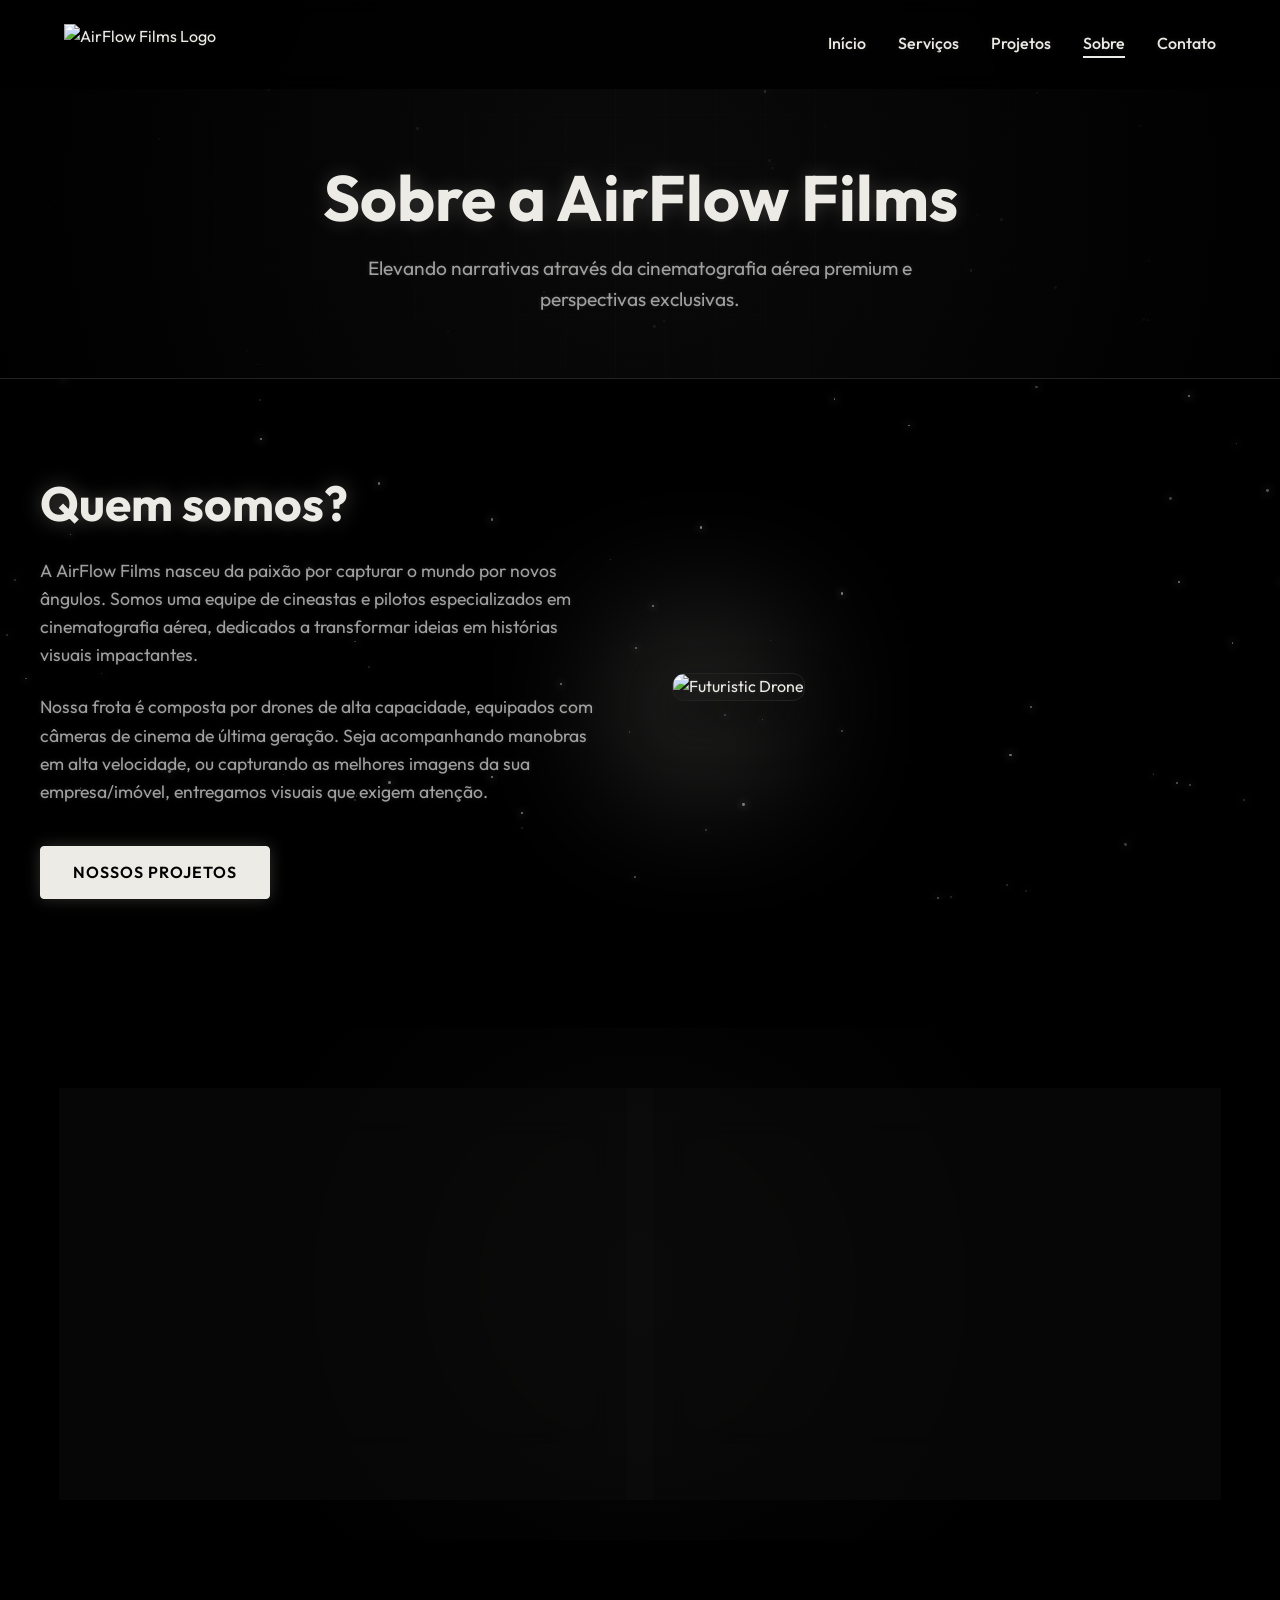
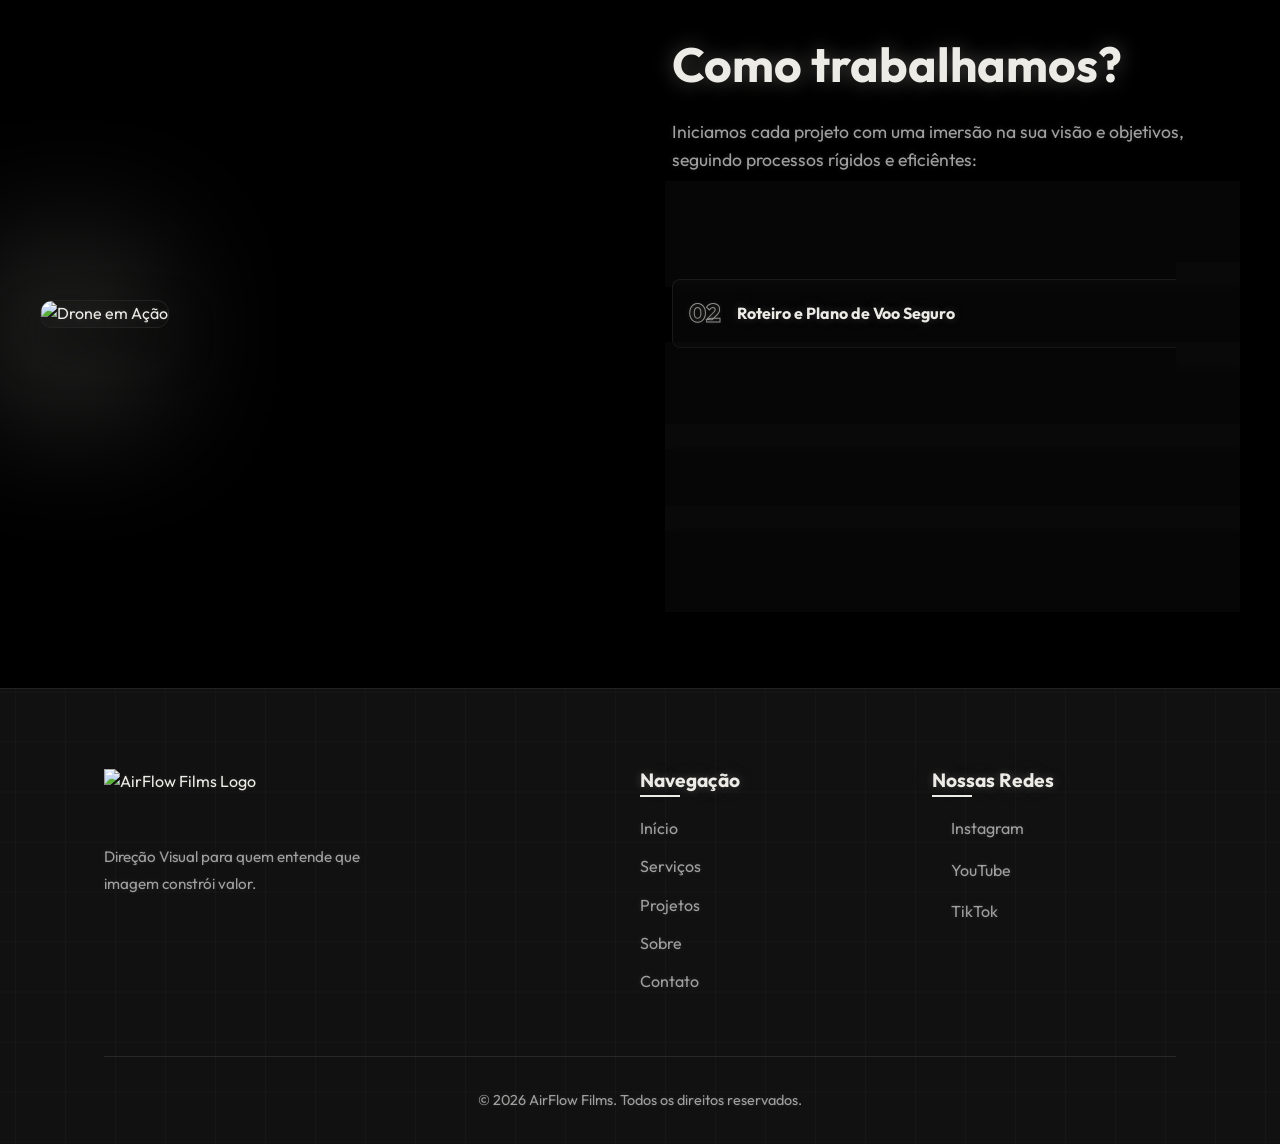
==== commit 5cd570d9: "feat: add page header, animate hero image, and update styling for About page sections" ====
--- a/about.html
+++ b/about.html
@@ -12,8 +12,47 @@
         rel="stylesheet">
     <link rel="stylesheet" href="css/styles.css">
     <style>
+        /* Page Header */
+        .page-header {
+            padding: 10rem 5% 4rem;
+            text-align: center;
+            background: radial-gradient(circle at center, rgba(17, 17, 17, 0.6) 0%, var(--color-bg) 100%);
+            border-bottom: 1px solid var(--color-border);
+            position: relative;
+            overflow: hidden;
+        }
+
+        .page-header::before {
+            content: '';
+            position: absolute;
+            top: 0;
+            left: 0;
+            width: 100%;
+            height: 100%;
+            background-image:
+                linear-gradient(rgba(237, 235, 230, 0.03) 1px, transparent 1px),
+                linear-gradient(90deg, rgba(237, 235, 230, 0.03) 1px, transparent 1px);
+            background-size: 50px 50px;
+            background-position: center center;
+            z-index: -1;
+        }
+
+        .page-header h1 {
+            font-size: clamp(2.5rem, 5vw, 4.5rem);
+            margin-bottom: 1rem;
+            color: var(--color-accent);
+            text-shadow: 0 0 20px rgba(237, 235, 230, 0.2);
+        }
+
+        .page-header p {
+            font-size: 1.2rem;
+            color: var(--color-text-muted);
+            max-width: 600px;
+            margin: 0 auto;
+        }
+
         .about-section {
-            padding: 12rem 0 6rem;
+            padding: 6rem 0 6rem;
         }
 
         .about-section.secondary {
@@ -77,9 +116,10 @@
             margin: 0;
         }
 
-        .about-content h1 {
+        .about-content h2 {
             color: var(--color-accent);
             margin-bottom: 1.5rem;
+            font-size: clamp(2rem, 4vw, 3rem);
             text-shadow: 0 0 20px rgba(237, 235, 230, 0.3);
         }
 
@@ -91,6 +131,20 @@
 
         .about-image {
             position: relative;
+        }
+
+        @keyframes floatHover {
+            0% {
+                transform: translateY(0);
+            }
+
+            50% {
+                transform: translateY(-15px);
+            }
+
+            100% {
+                transform: translateY(0);
+            }
         }
 
         .about-image img {
@@ -98,6 +152,7 @@
             border-radius: 12px;
             box-shadow: 0 20px 40px rgba(0, 0, 0, 0.5);
             border: 1px solid var(--color-border);
+            animation: floatHover 6s ease-in-out infinite;
         }
 
         .about-image::before {
@@ -230,18 +285,27 @@
         </div>
     </nav>
 
+    <header class="page-header">
+        <div class="header-content fade-in">
+            <h1>Sobre a AirFlow Films</h1>
+            <p>Elevando narrativas através da cinematografia aérea premium e perspectivas exclusivas.</p>
+        </div>
+    </header>
+
     <section class="about-section container">
         <div class="about-grid">
             <div class="about-content fade-in">
-                <h1>Quem somos?</h1>
+                <h2>Quem somos?</h2>
                 <p>A AirFlow Films nasceu da paixão por capturar o mundo por novos ângulos. Somos uma equipe de
-                    cineastas e
-                    pilotos especializados em cinematografia aérea, dedicados a transformar ideias em histórias
+                    cineastas e pilotos especializados em cinematografia aérea, dedicados a transformar ideias em
+                    histórias
                     visuais impactantes.</p>
                 <p>Nossa frota é composta por drones de alta capacidade, equipados com
                     câmeras de cinema de última geração. Seja acompanhando manobras em alta velocidade, ou capturando
-                    as melhores imagens da sua empresa/imóvel, entregamos visuais que
-                    exigem atenção.</p>
+                    as melhores imagens da sua empresa/imóvel, entregamos visuais que exigem atenção.</p>
+                <div style="margin-top: 2.5rem;">
+                    <a href="portfolio.html" class="btn btn-primary">Nossos Projetos</a>
+                </div>
             </div>
             <div class="about-image fade-in" style="transition-delay: 0.2s;">
                 <img src="assets/images/about_drone.png" alt="Futuristic Drone">
@@ -267,7 +331,7 @@
     <section class="about-section secondary container">
         <div class="about-grid reverse">
             <div class="about-content fade-in">
-                <h1>Como trabalhamos?</h1>
+                <h2>Como trabalhamos?</h2>
                 <p>Iniciamos cada projeto com uma imersão na sua visão e objetivos, seguindo processos rígidos e
                     eficiêntes:</p>
 
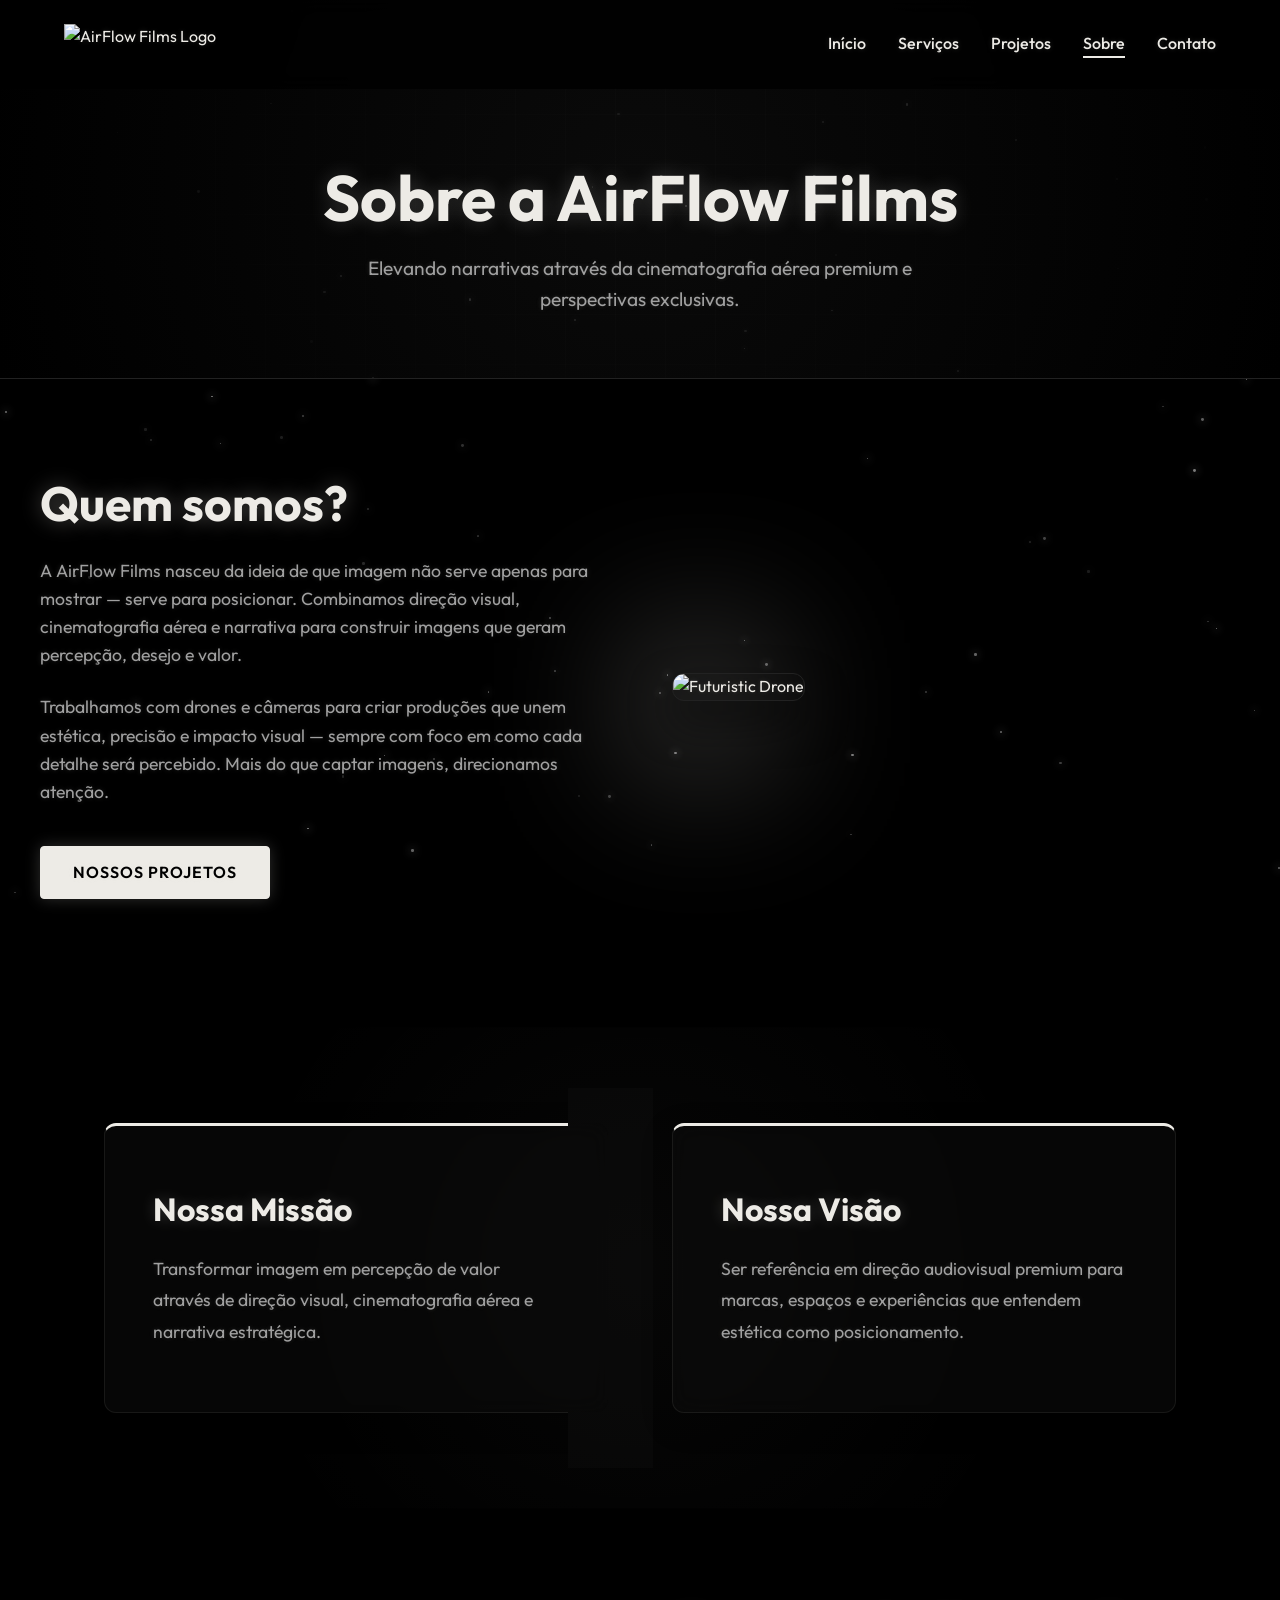
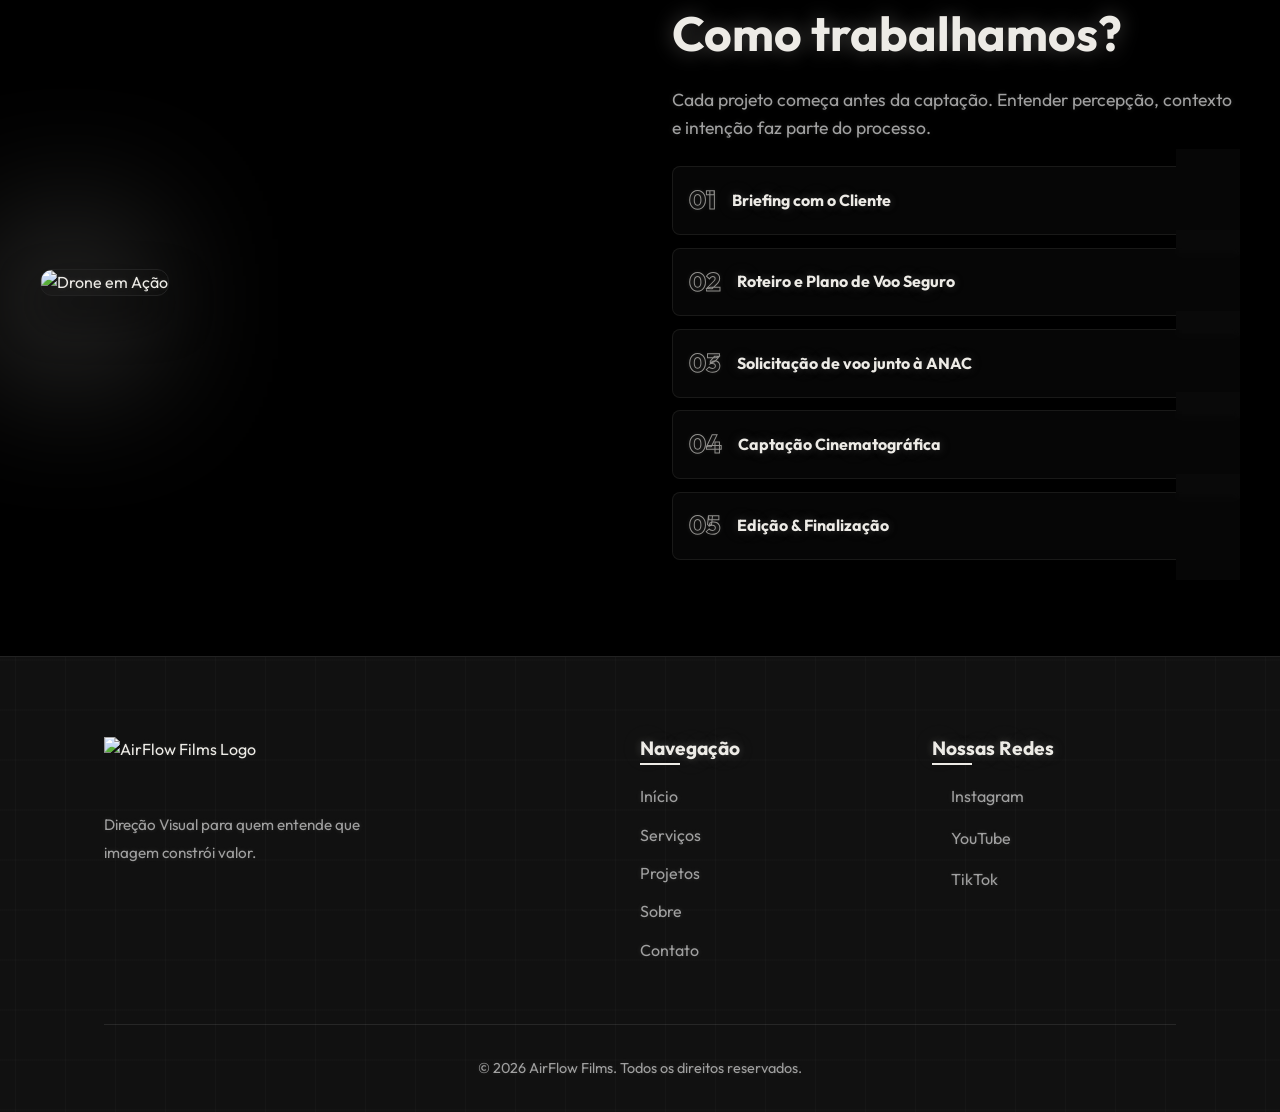
==== commit a088f5b0: "refactor: update brand messaging in about page and implement interactive details components for serv" ====
--- a/about.html
+++ b/about.html
@@ -296,13 +296,13 @@
         <div class="about-grid">
             <div class="about-content fade-in">
                 <h2>Quem somos?</h2>
-                <p>A AirFlow Films nasceu da paixão por capturar o mundo por novos ângulos. Somos uma equipe de
-                    cineastas e pilotos especializados em cinematografia aérea, dedicados a transformar ideias em
-                    histórias
-                    visuais impactantes.</p>
-                <p>Nossa frota é composta por drones de alta capacidade, equipados com
-                    câmeras de cinema de última geração. Seja acompanhando manobras em alta velocidade, ou capturando
-                    as melhores imagens da sua empresa/imóvel, entregamos visuais que exigem atenção.</p>
+                <p>A AirFlow Films nasceu da ideia de que imagem não serve apenas para mostrar — serve para posicionar.
+                    Combinamos direção visual, cinematografia aérea e narrativa para construir imagens que geram
+                    percepção, desejo e valor.
+                </p>
+                <p>Trabalhamos com drones e câmeras para criar produções que unem estética, precisão e
+                    impacto visual — sempre com foco em como cada detalhe será percebido.
+                    Mais do que captar imagens, direcionamos atenção.</p>
                 <div style="margin-top: 2.5rem;">
                     <a href="portfolio.html" class="btn btn-primary">Nossos Projetos</a>
                 </div>
@@ -317,13 +317,13 @@
         <div class="container mv-grid">
             <div class="mv-card fade-in">
                 <h3>Nossa Missão</h3>
-                <p>Proporcionar a cineastas, agências e marcas perspectivas
-                    aéreas inigualáveis que elevam seus projetos de comuns a obras-primas cinematográficas.</p>
+                <p>Transformar imagem em percepção de valor através de direção visual, cinematografia aérea e narrativa
+                    estratégica.</p>
             </div>
             <div class="mv-card fade-in" style="transition-delay: 0.2s;">
                 <h3>Nossa Visão</h3>
-                <p>Ser a pioneira global em cinematografia com drones, inovando
-                    constantemente com novas tecnologias e técnicas de voo para capturar o impossível.</p>
+                <p>Ser referência em direção audiovisual premium para marcas, espaços e experiências que entendem
+                    estética como posicionamento.</p>
             </div>
         </div>
     </section>
@@ -332,13 +332,14 @@
         <div class="about-grid reverse">
             <div class="about-content fade-in">
                 <h2>Como trabalhamos?</h2>
-                <p>Iniciamos cada projeto com uma imersão na sua visão e objetivos, seguindo processos rígidos e
-                    eficiêntes:</p>
+                <p>Cada projeto começa antes da captação.
+                    Entender percepção, contexto e intenção faz parte do processo.
+                </p>
 
                 <div class="process-steps">
                     <div class="step">
                         <span class="step-number">01</span>
-                        <h4>Brainstorming com o Cliente</h4>
+                        <h4>Briefing com o Cliente</h4>
                     </div>
                     <div class="step">
                         <span class="step-number">02</span>
@@ -354,7 +355,7 @@
                     </div>
                     <div class="step">
                         <span class="step-number">05</span>
-                        <h4>Entrega do material finalizado</h4>
+                        <h4>Edição & Finalização</h4>
                     </div>
                 </div>
             </div>
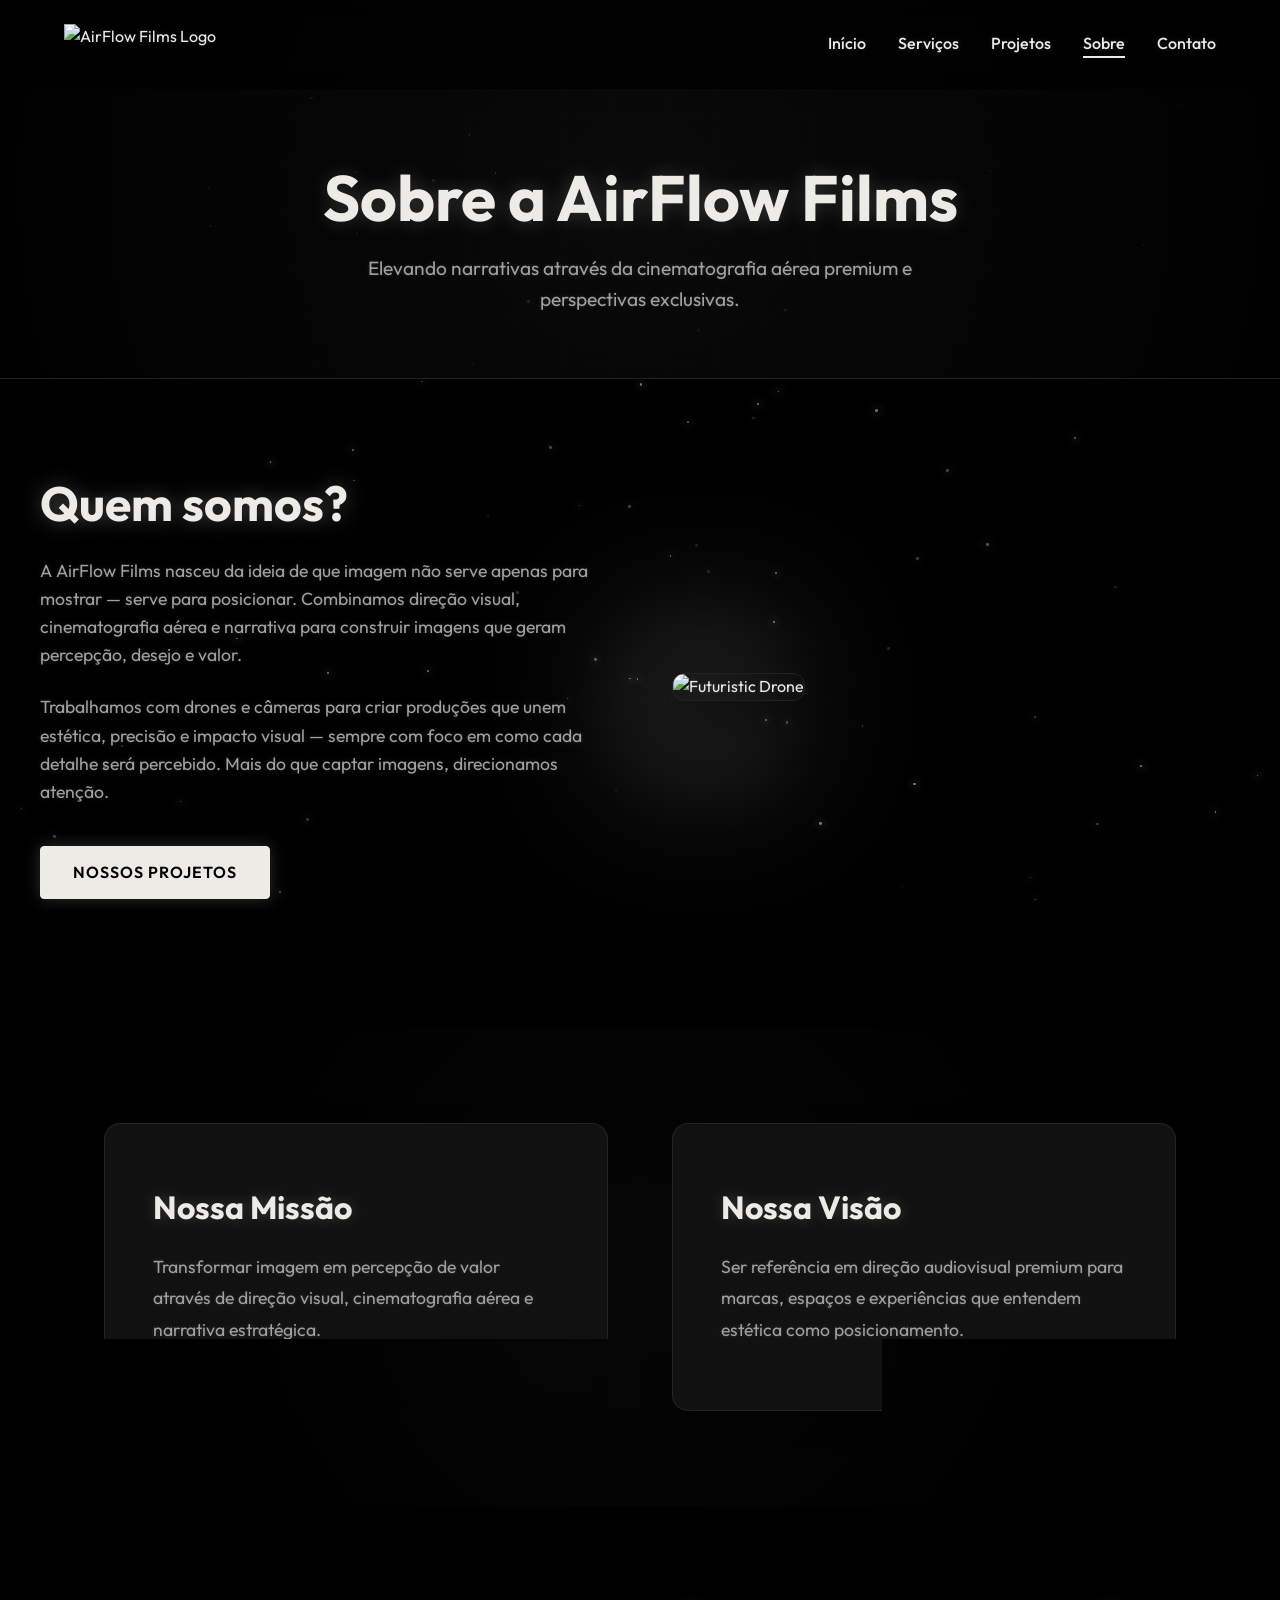
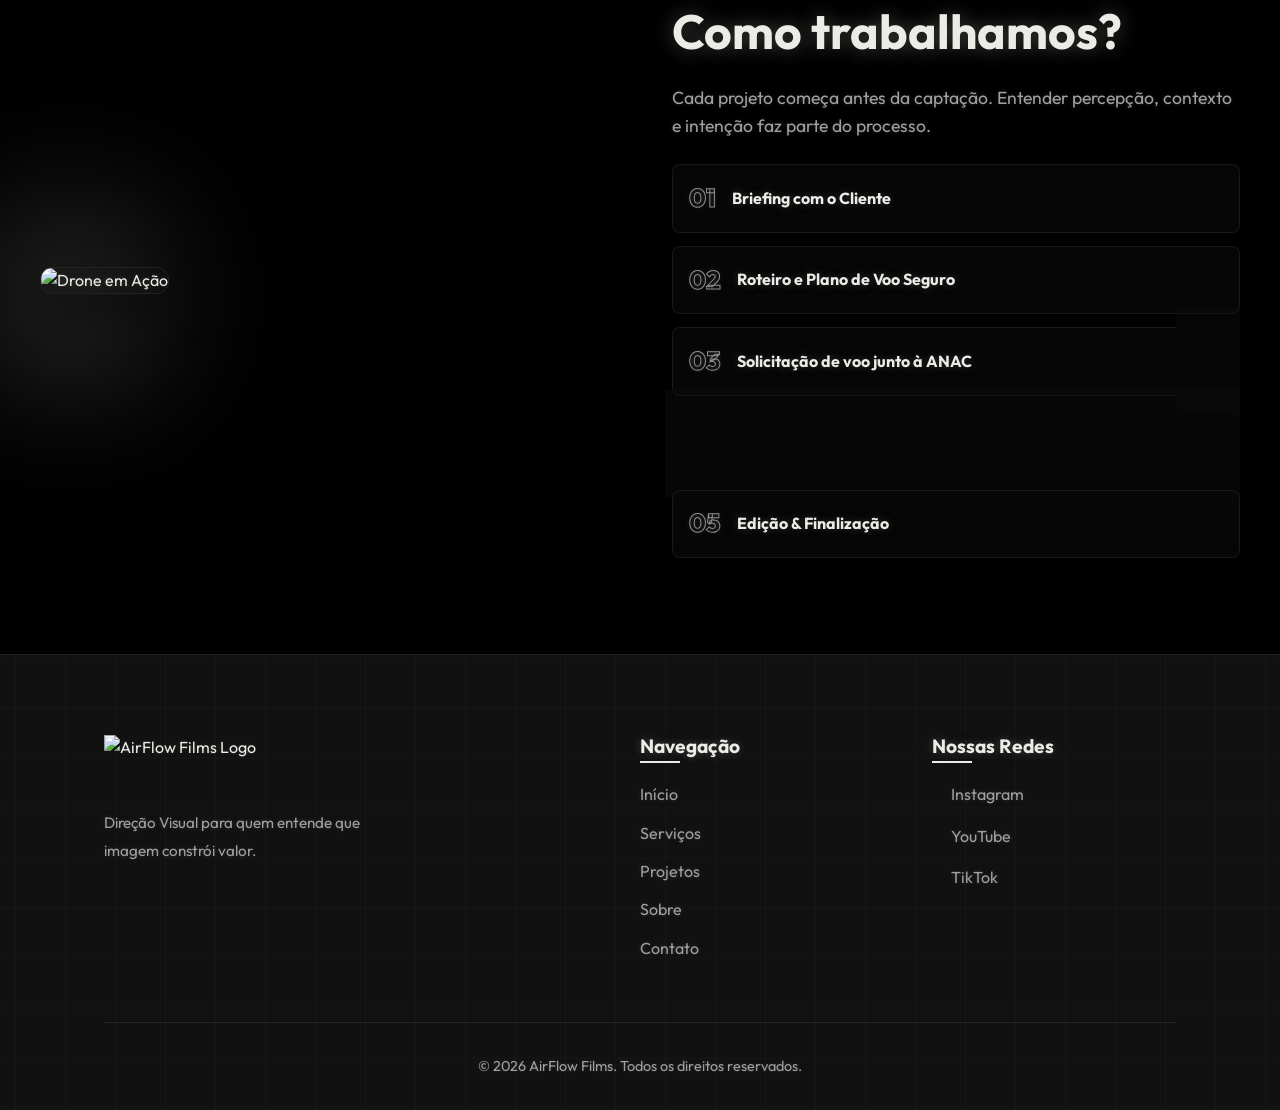
==== commit c5b92919: "feat: update site assets to WebP format, replace video placeholders with YouTube embeds, and add sty" ====
--- a/about.html
+++ b/about.html
@@ -269,7 +269,7 @@
 <body>
 
     <nav class="navbar">
-        <a href="index.html" class="logo-img-link"><img src="assets/images/Logo_AirFlow.jpg" alt="AirFlow Films Logo"
+        <a href="index.html" class="logo-img-link"><img src="assets/images/Logo_AirFlow.webp" alt="AirFlow Films Logo"
                 class="logo-img"></a>
         <ul class="nav-links">
             <li><a href="index.html">Início</a></li>
@@ -315,12 +315,14 @@
 
     <section class="mission-vision">
         <div class="container mv-grid">
-            <div class="mv-card fade-in">
+            <div class="mv-card border-glow-card fade-in">
+                <span class="edge-light"></span>
                 <h3>Nossa Missão</h3>
                 <p>Transformar imagem em percepção de valor através de direção visual, cinematografia aérea e narrativa
                     estratégica.</p>
             </div>
-            <div class="mv-card fade-in" style="transition-delay: 0.2s;">
+            <div class="mv-card border-glow-card fade-in" style="transition-delay: 0.2s;">
+                <span class="edge-light"></span>
                 <h3>Nossa Visão</h3>
                 <p>Ser referência em direção audiovisual premium para marcas, espaços e experiências que entendem
                     estética como posicionamento.</p>
@@ -370,7 +372,7 @@
             <div class="footer-grid">
                 <div class="footer-about">
                     <a href="index.html" class="logo-img-link">
-                        <img src="assets/images/Logo_AirFlow.jpg" alt="AirFlow Films Logo" class="logo-img">
+                        <img src="assets/images/Logo_AirFlow.webp" alt="AirFlow Films Logo" class="logo-img">
                     </a>
                     <p>Direção Visual para quem entende que imagem constrói valor.
                     </p>
--- a/css/styles.css
+++ b/css/styles.css
@@ -283,12 +283,10 @@
   display: flex;
   gap: 2rem;
   width: max-content;
-  animation: scrollClients 20s linear infinite;
-}
-
-.clients-track:hover {
-  animation-play-state: paused;
-}
+  animation: scrollClients 25s linear infinite; /* Adjusted speed slightly for premium feel */
+}
+
+/* Removed hover pause on clients-track to ensure continuous animation */
 
 .clients-set {
   display: flex;
@@ -304,27 +302,58 @@
   }
 }
 
+.client-item {
+  display: flex;
+  flex-direction: column;
+  align-items: center;
+  gap: 0.75rem;
+  width: 150px;
+  flex-shrink: 0;
+}
+
 .client-card {
-  width: 250px;
-  flex-shrink: 0;
+  width: 150px;
+  height: 150px;
   display: flex;
   align-items: center;
   justify-content: center;
-  padding: 1rem;
+  padding: 1.5rem;
+  background: #181818;
+  border: 1px solid #282828;
+  border-radius: 16px;
+  transition: all var(--transition-normal);
+}
+
+.client-card:hover {
+  background: #222222;
+  border-color: rgba(237, 235, 230, 0.25);
+  box-shadow: 0 10px 25px rgba(0, 0, 0, 0.5), 0 0 15px rgba(237, 235, 230, 0.05);
+  transform: translateY(-5px);
 }
 
 .client-img {
-  width: 100%;
-  max-width: 200px;
-  max-height: 100px;
+  max-width: 100%;
+  max-height: 70px;
   object-fit: contain;
   transition: all var(--transition-normal);
-  filter: grayscale(100%) opacity(0.6);
+  filter: grayscale(100%) opacity(0.55);
 }
 
 .client-card:hover .client-img {
-  filter: grayscale(0%) opacity(1);
+  filter: grayscale(0%) opacity(1) brightness(1.2);
   transform: scale(1.05);
+}
+
+.client-name {
+  font-size: 0.85rem;
+  color: var(--color-text-muted);
+  text-align: center;
+  font-weight: 500;
+  transition: color var(--transition-fast);
+}
+
+.client-item:hover .client-name {
+  color: var(--color-accent);
 }
 
 /* --- Animations --- */
@@ -506,10 +535,40 @@
   }
 }
 
-.gallery-item video {
+.gallery-item video,
+.gallery-item iframe {
   width: 100%;
   height: 100%;
   object-fit: cover;
+}
+
+.gallery-item iframe {
+  position: absolute;
+  top: 0;
+  left: 0;
+  border: none;
+  z-index: 2;
+}
+
+/* Ensure the poster image matches the gallery sizing and smooth hover effects */
+.portfolio-video-poster {
+  width: 100%;
+  height: 100%;
+  object-fit: cover;
+  transition: transform var(--transition-slow);
+}
+
+.gallery-item:hover .portfolio-video-poster {
+  transform: scale(1.1);
+}
+
+/* When a video is playing, smoothly fade out overlay, poster image, and play button */
+.gallery-item.playing .portfolio-video-poster,
+.gallery-item.playing .play-button,
+.gallery-item.playing .item-overlay {
+  opacity: 0 !important;
+  pointer-events: none !important;
+  transform: translateY(20px) !important;
 }
 
 /* Botão central */
@@ -748,4 +807,192 @@
     transform: scale(0);
     opacity: 0;
   }
+}
+
+/* --- Border Glow Card Effect --- */
+.border-glow-card {
+  --edge-proximity: 0;
+  --cursor-angle: 45deg;
+  --edge-sensitivity: 30;
+  --color-sensitivity: calc(var(--edge-sensitivity) + 20);
+  --border-radius: 16px;
+  --glow-padding: 40px;
+  --cone-spread: 25;
+  --fill-opacity: 0.45;
+  --card-bg: #111111;
+
+  /* HSL Colors derived from '40 80 80' input */
+  --glow-color: hsl(40deg 80% 80% / 100%);
+  --glow-color-60: hsl(40deg 80% 80% / 60%);
+  --glow-color-50: hsl(40deg 80% 80% / 50%);
+  --glow-color-40: hsl(40deg 80% 80% / 40%);
+  --glow-color-30: hsl(40deg 80% 80% / 30%);
+  --glow-color-20: hsl(40deg 80% 80% / 20%);
+  --glow-color-10: hsl(40deg 80% 80% / 10%);
+
+  /* Gradient colors matching '#c084fc', '#f472b6', '#38bdf8' */
+  --gradient-one: radial-gradient(at 80% 55%, #c084fc 0px, transparent 50%);
+  --gradient-two: radial-gradient(at 69% 34%, #f472b6 0px, transparent 50%);
+  --gradient-three: radial-gradient(at 8% 6%, #38bdf8 0px, transparent 50%);
+  --gradient-four: radial-gradient(at 41% 38%, #c084fc 0px, transparent 50%);
+  --gradient-five: radial-gradient(at 86% 85%, #f472b6 0px, transparent 50%);
+  --gradient-six: radial-gradient(at 82% 18%, #38bdf8 0px, transparent 50%);
+  --gradient-seven: radial-gradient(at 51% 4%, #f472b6 0px, transparent 50%);
+  --gradient-base: linear-gradient(#c084fc 0 100%);
+
+  position: relative;
+  border-radius: var(--border-radius) !important;
+  isolation: isolate;
+  transform: translate3d(0, 0, 0.01px);
+  background: var(--card-bg) !important;
+  border: 1px solid rgba(255, 255, 255, 0.08) !important;
+  overflow: visible !important;
+  box-shadow:
+    rgba(0, 0, 0, 0.15) 0px 1px 2px,
+    rgba(0, 0, 0, 0.15) 0px 2px 4px,
+    rgba(0, 0, 0, 0.15) 0px 4px 8px,
+    rgba(0, 0, 0, 0.15) 0px 8px 16px;
+  transition: background var(--transition-normal), border-color var(--transition-normal), transform var(--transition-normal);
+}
+
+/* Ensure all normal card children sit above the glow elements */
+.border-glow-card > * {
+  position: relative;
+  z-index: 2;
+}
+
+/* Exclude the edge-light helper element from text positioning */
+.border-glow-card > .edge-light {
+  position: absolute !important;
+  z-index: 1 !important;
+  pointer-events: none;
+}
+
+.border-glow-card::before,
+.border-glow-card::after,
+.border-glow-card > .edge-light {
+  content: "";
+  position: absolute;
+  inset: 0;
+  border-radius: inherit;
+  transition: opacity 0.25s ease-out;
+  z-index: -1;
+}
+
+.border-glow-card:not(:hover):not(.sweep-active)::before,
+.border-glow-card:not(:hover):not(.sweep-active)::after,
+.border-glow-card:not(:hover):not(.sweep-active) > .edge-light {
+  opacity: 0;
+  transition: opacity 0.75s ease-in-out;
+}
+
+/* colored mesh-gradient border */
+.border-glow-card::before {
+  border: 1px solid transparent;
+  background:
+    linear-gradient(var(--card-bg, #120F17) 0 100%) padding-box,
+    linear-gradient(rgb(255 255 255 / 0%) 0% 100%) border-box,
+    var(--gradient-one) border-box,
+    var(--gradient-two) border-box,
+    var(--gradient-three) border-box,
+    var(--gradient-four) border-box,
+    var(--gradient-five) border-box,
+    var(--gradient-six) border-box,
+    var(--gradient-seven) border-box,
+    var(--gradient-base) border-box;
+
+  opacity: calc((var(--edge-proximity) - var(--color-sensitivity)) / (100 - var(--color-sensitivity)));
+
+  mask-image:
+    conic-gradient(
+      from var(--cursor-angle) at center,
+      black calc(var(--cone-spread) * 1%),
+      transparent calc((var(--cone-spread) + 15) * 1%),
+      transparent calc((100 - var(--cone-spread) - 15) * 1%),
+      black calc((100 - var(--cone-spread)) * 1%)
+    );
+  -webkit-mask-image:
+    conic-gradient(
+      from var(--cursor-angle) at center,
+      black calc(var(--cone-spread) * 1%),
+      transparent calc((var(--cone-spread) + 15) * 1%),
+      transparent calc((100 - var(--cone-spread) - 15) * 1%),
+      black calc((100 - var(--cone-spread)) * 1%)
+    );
+}
+
+/* colored mesh-gradient background fill near edges */
+.border-glow-card::after {
+  border: 1px solid transparent;
+  background:
+    var(--gradient-one) padding-box,
+    var(--gradient-two) padding-box,
+    var(--gradient-three) padding-box,
+    var(--gradient-four) padding-box,
+    var(--gradient-five) padding-box,
+    var(--gradient-six) padding-box,
+    var(--gradient-seven) padding-box,
+    var(--gradient-base) padding-box;
+
+  mask-image:
+    linear-gradient(to bottom, black, black),
+    radial-gradient(ellipse at 50% 50%, black 40%, transparent 65%),
+    radial-gradient(ellipse at 66% 66%, black 5%, transparent 40%),
+    radial-gradient(ellipse at 33% 33%, black 5%, transparent 40%),
+    radial-gradient(ellipse at 66% 33%, black 5%, transparent 40%),
+    radial-gradient(ellipse at 33% 66%, black 5%, transparent 40%),
+    conic-gradient(from var(--cursor-angle) at center, transparent 5%, black 15%, black 85%, transparent 95%);
+  -webkit-mask-image:
+    linear-gradient(to bottom, black, black),
+    radial-gradient(ellipse at 50% 50%, black 40%, transparent 65%),
+    radial-gradient(ellipse at 66% 66%, black 5%, transparent 40%),
+    radial-gradient(ellipse at 33% 33%, black 5%, transparent 40%),
+    radial-gradient(ellipse at 66% 33%, black 5%, transparent 40%),
+    radial-gradient(ellipse at 33% 66%, black 5%, transparent 40%),
+    conic-gradient(from var(--cursor-angle) at center, transparent 5%, black 15%, black 85%, transparent 95%);
+
+  mask-composite: subtract, add, add, add, add, add;
+  -webkit-mask-composite: source-out, destination-over, destination-over, destination-over, destination-over, destination-over;
+  opacity: calc(var(--fill-opacity, 0.45) * (var(--edge-proximity) - var(--color-sensitivity)) / (100 - var(--color-sensitivity)));
+  mix-blend-mode: soft-light;
+}
+
+/* outer glow layer */
+.border-glow-card > .edge-light {
+  inset: calc(var(--glow-padding) * -1);
+  pointer-events: none;
+  z-index: 1;
+
+  mask-image:
+    conic-gradient(
+      from var(--cursor-angle) at center, black 2.5%, transparent 10%, transparent 90%, black 97.5%
+    );
+  -webkit-mask-image:
+    conic-gradient(
+      from var(--cursor-angle) at center, black 2.5%, transparent 10%, transparent 90%, black 97.5%
+    );
+
+  opacity: calc((var(--edge-proximity) - var(--edge-sensitivity)) / (100 - var(--edge-sensitivity)));
+  mix-blend-mode: plus-lighter;
+}
+
+.border-glow-card > .edge-light::before {
+  content: "";
+  position: absolute;
+  inset: var(--glow-padding);
+  border-radius: inherit;
+  box-shadow:
+    inset 0 0 0 1px var(--glow-color, hsl(40deg 80% 80% / 100%)),
+    inset 0 0 1px 0 var(--glow-color-60, hsl(40deg 80% 80% / 60%)),
+    inset 0 0 3px 0 var(--glow-color-50, hsl(40deg 80% 80% / 50%)),
+    inset 0 0 6px 0 var(--glow-color-40, hsl(40deg 80% 80% / 40%)),
+    inset 0 0 15px 0 var(--glow-color-30, hsl(40deg 80% 80% / 30%)),
+    inset 0 0 25px 2px var(--glow-color-20, hsl(40deg 80% 80% / 20%)),
+    inset 0 0 50px 2px var(--glow-color-10, hsl(40deg 80% 80% / 10%)),
+    0 0 1px 0 var(--glow-color-60, hsl(40deg 80% 80% / 60%)),
+    0 0 3px 0 var(--glow-color-50, hsl(40deg 80% 80% / 50%)),
+    0 0 6px 0 var(--glow-color-40, hsl(40deg 80% 80% / 40%)),
+    0 0 15px 0 var(--glow-color-30, hsl(40deg 80% 80% / 30%)),
+    0 0 25px 2px var(--glow-color-20, hsl(40deg 80% 80% / 20%)),
+    0 0 50px 2px var(--glow-color-10, hsl(40deg 80% 80% / 10%));
 }
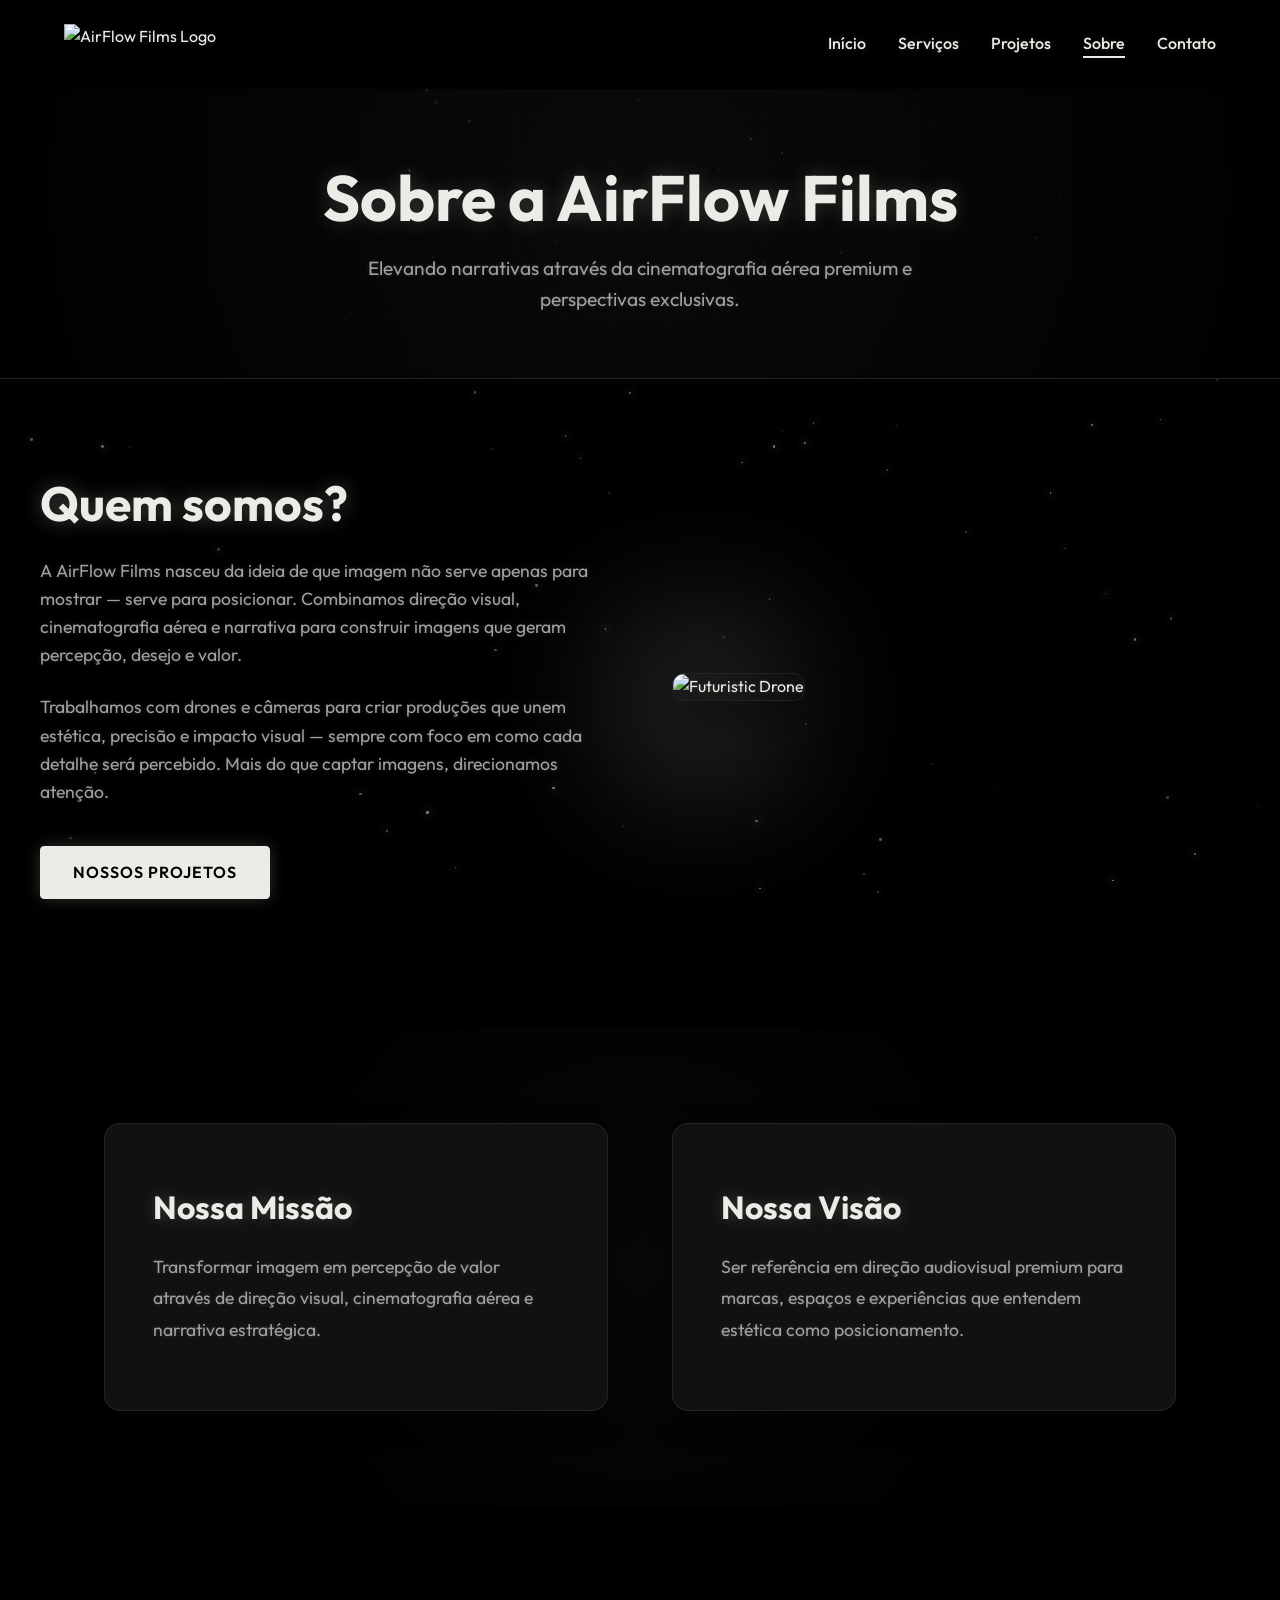
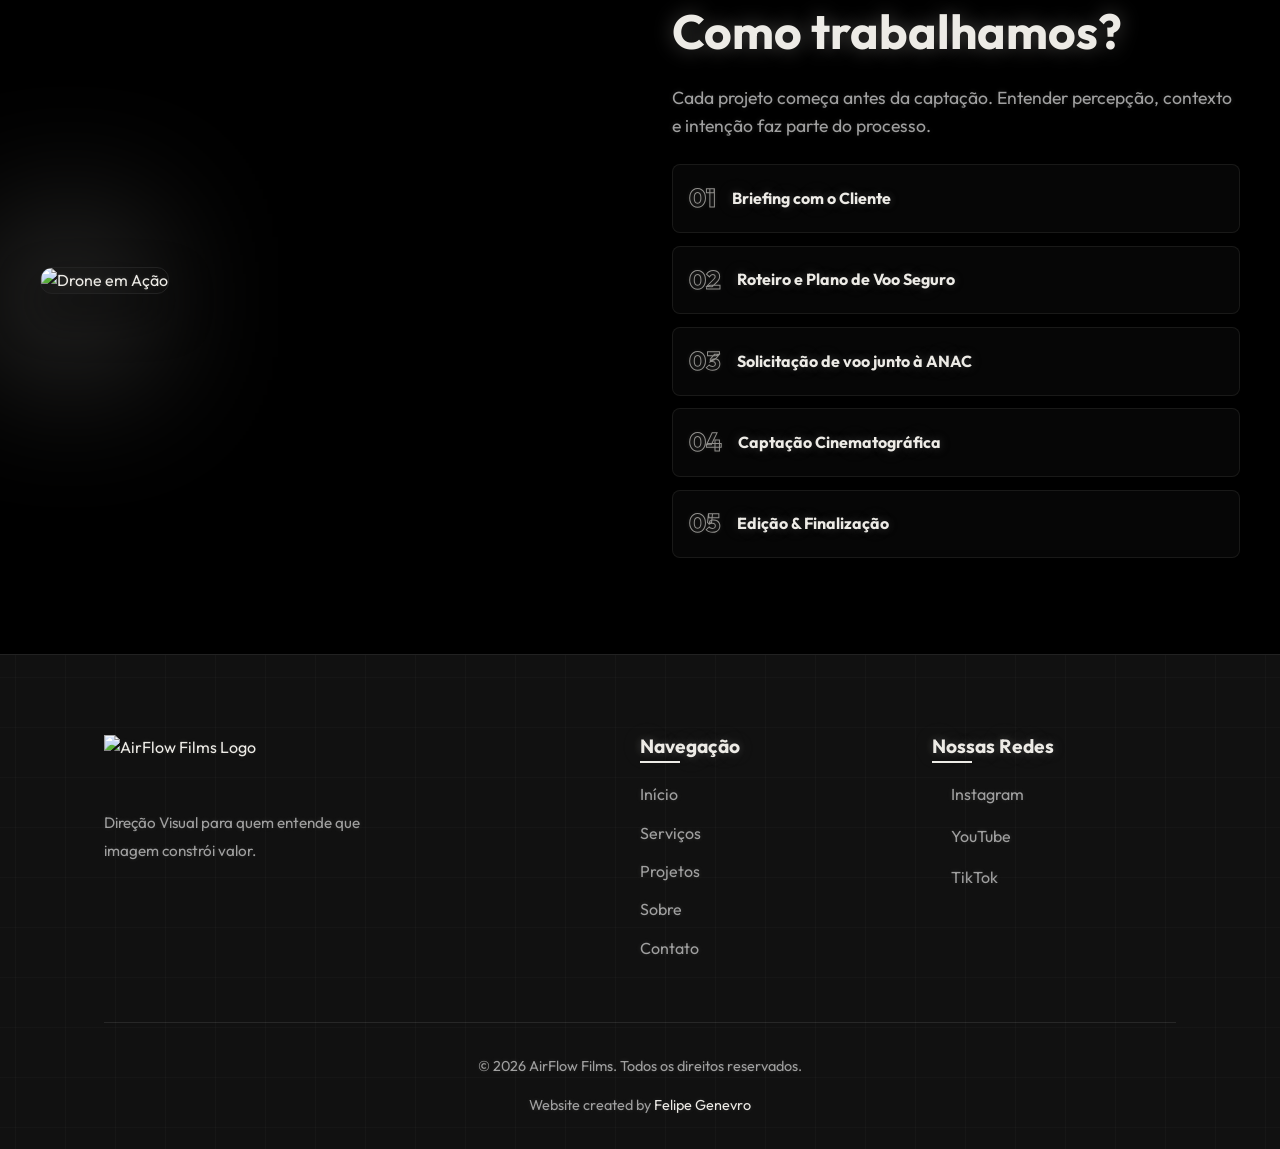
==== commit b26dea7d: "feat: update portfolio video content and add developer credit link to footer across all pages" ====
--- a/about.html
+++ b/about.html
@@ -399,6 +399,9 @@
             </div>
             <div class="footer-bottom">
                 <p>&copy; 2026 AirFlow Films. Todos os direitos reservados.</p>
+                <p style="margin-top: 1rem;">Website created by <a href="https://felipegenevro.com" target="_blank"
+                        style="color: var(--color-accent); text-decoration: none;">Felipe Genevro</a>
+                </p>
             </div>
         </div>
     </footer>
--- a/css/styles.css
+++ b/css/styles.css
@@ -360,7 +360,7 @@
 .fade-in {
   opacity: 0;
   transform: translateY(30px);
-  transition: opacity var(--transition-normal), transform var(--transition-normal);
+  transition: opacity 0.85s cubic-bezier(0.16, 1, 0.3, 1), transform 0.85s cubic-bezier(0.16, 1, 0.3, 1);
 }
 
 .fade-in.visible {
@@ -995,4 +995,117 @@
     0 0 15px 0 var(--glow-color-30, hsl(40deg 80% 80% / 30%)),
     0 0 25px 2px var(--glow-color-20, hsl(40deg 80% 80% / 20%)),
     0 0 50px 2px var(--glow-color-10, hsl(40deg 80% 80% / 10%));
+}
+
+/* --- Light Point Custom Cursor --- */
+@media (pointer: fine) {
+  html.cursor-enabled,
+  html.cursor-enabled * {
+    cursor: none !important;
+  }
+
+  .light-point-cursor {
+    position: fixed;
+    top: 0;
+    left: 0;
+    width: 8px;
+    height: 8px;
+    margin-left: -4px;
+    margin-top: -4px;
+    border-radius: 50%;
+    background-color: #ffffff;
+    box-shadow: 
+      0 0 10px 2px rgba(255, 255, 255, 0.8),
+      0 0 20px 6px rgba(255, 255, 255, 0.4);
+    pointer-events: none;
+    z-index: 999999;
+    mix-blend-mode: screen;
+    transition: 
+      width 0.25s cubic-bezier(0.16, 1, 0.3, 1), 
+      height 0.25s cubic-bezier(0.16, 1, 0.3, 1), 
+      margin-left 0.25s cubic-bezier(0.16, 1, 0.3, 1), 
+      margin-top 0.25s cubic-bezier(0.16, 1, 0.3, 1), 
+      background-color 0.3s ease,
+      box-shadow 0.3s ease,
+      opacity 0.2s ease;
+    opacity: 0;
+  }
+
+  .light-point-cursor.visible {
+    opacity: 1;
+  }
+
+  /* --- Morphological and Color States --- */
+
+  /* Link & Button Hover (Cream/White Glow) */
+  .light-point-cursor[data-hover="link"] {
+    width: 14px;
+    height: 14px;
+    margin-left: -7px;
+    margin-top: -7px;
+    background-color: var(--color-accent);
+    box-shadow: 
+      0 0 12px 3px var(--color-accent),
+      0 0 24px 8px rgba(237, 235, 230, 0.5);
+  }
+
+  /* Service Card Hover (Purple/Violet Theme) */
+  .light-point-cursor[data-hover="service"] {
+    width: 24px;
+    height: 24px;
+    margin-left: -12px;
+    margin-top: -12px;
+    background-color: #c084fc;
+    box-shadow: 
+      0 0 15px 4px #c084fc,
+      0 0 30px 10px rgba(192, 132, 252, 0.5);
+  }
+
+  /* Differential Card Hover (Cyan/Blue Theme) */
+  .light-point-cursor[data-hover="diff"] {
+    width: 24px;
+    height: 24px;
+    margin-left: -12px;
+    margin-top: -12px;
+    background-color: #38bdf8;
+    box-shadow: 
+      0 0 15px 4px #38bdf8,
+      0 0 30px 10px rgba(56, 189, 248, 0.5);
+  }
+
+  /* Client/Partner Card Hover (Pink Theme) */
+  .light-point-cursor[data-hover="client"] {
+    width: 20px;
+    height: 20px;
+    margin-left: -10px;
+    margin-top: -10px;
+    background-color: #f472b6;
+    box-shadow: 
+      0 0 12px 3px #f472b6,
+      0 0 24px 8px rgba(244, 114, 182, 0.5);
+  }
+
+  /* Portfolio Gallery Item Hover (Gold/Amber Theme) */
+  .light-point-cursor[data-hover="portfolio"] {
+    width: 24px;
+    height: 24px;
+    margin-left: -12px;
+    margin-top: -12px;
+    background-color: #f59e0b;
+    box-shadow: 
+      0 0 15px 4px #f59e0b,
+      0 0 30px 10px rgba(245, 158, 11, 0.5);
+  }
+
+  /* WhatsApp Hover (Green Theme) */
+  .light-point-cursor[data-hover="whatsapp"] {
+    width: 18px;
+    height: 18px;
+    margin-left: -9px;
+    margin-top: -9px;
+    background-color: #25D366;
+    box-shadow: 
+      0 0 14px 4px #25D366,
+      0 0 28px 8px rgba(37, 211, 102, 0.4);
+  }
 }
